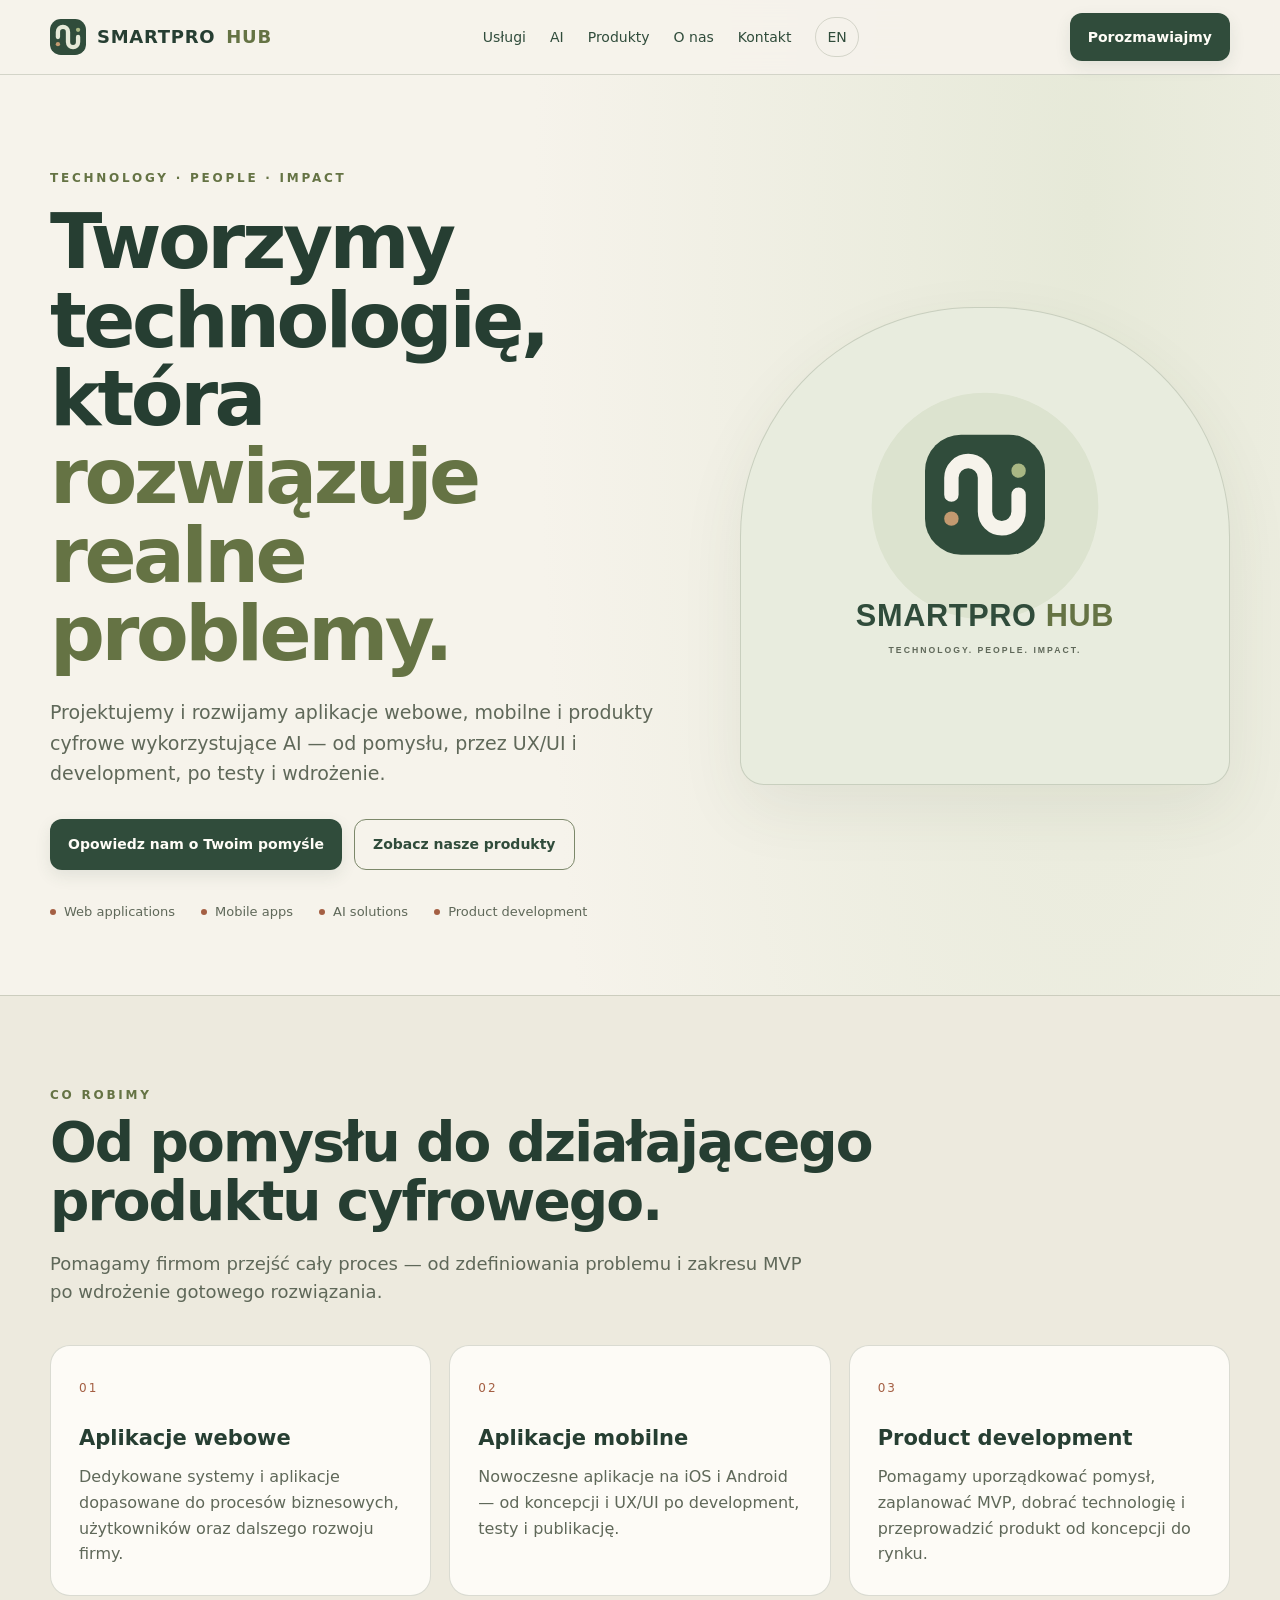
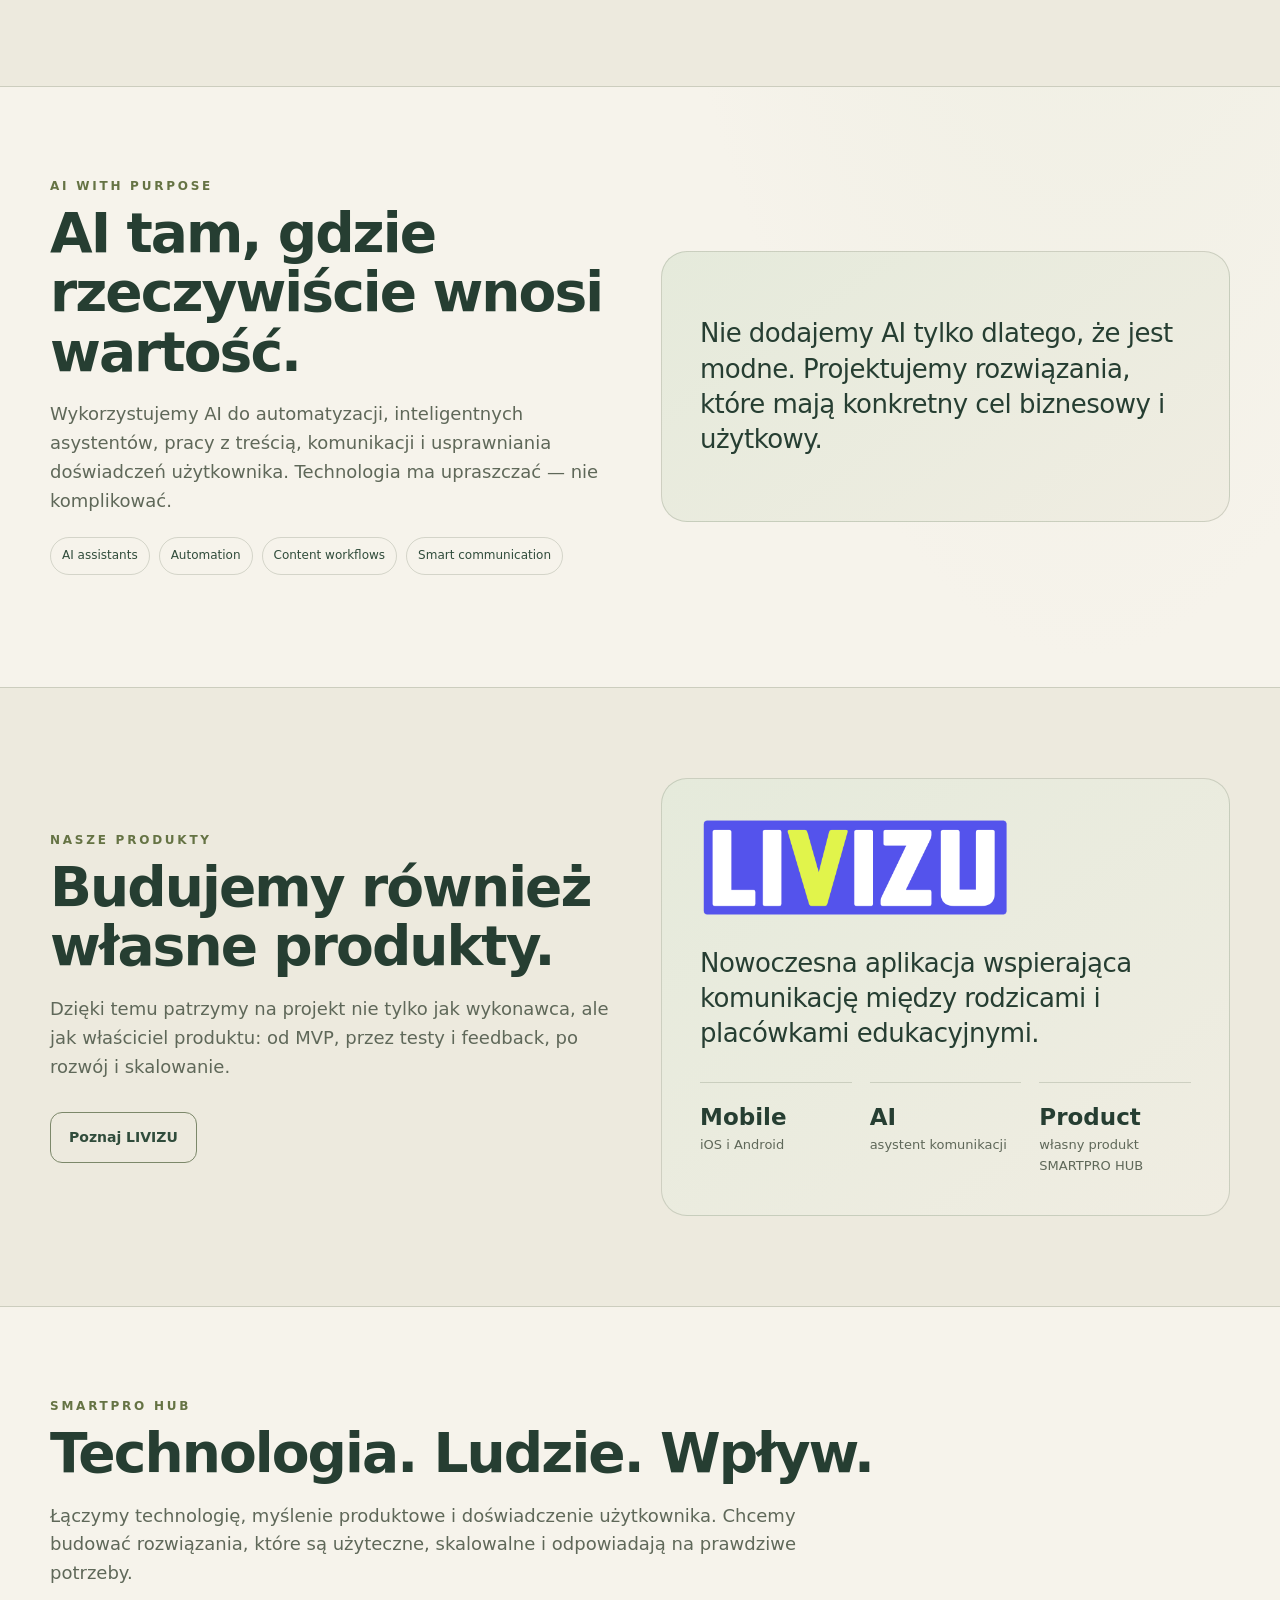
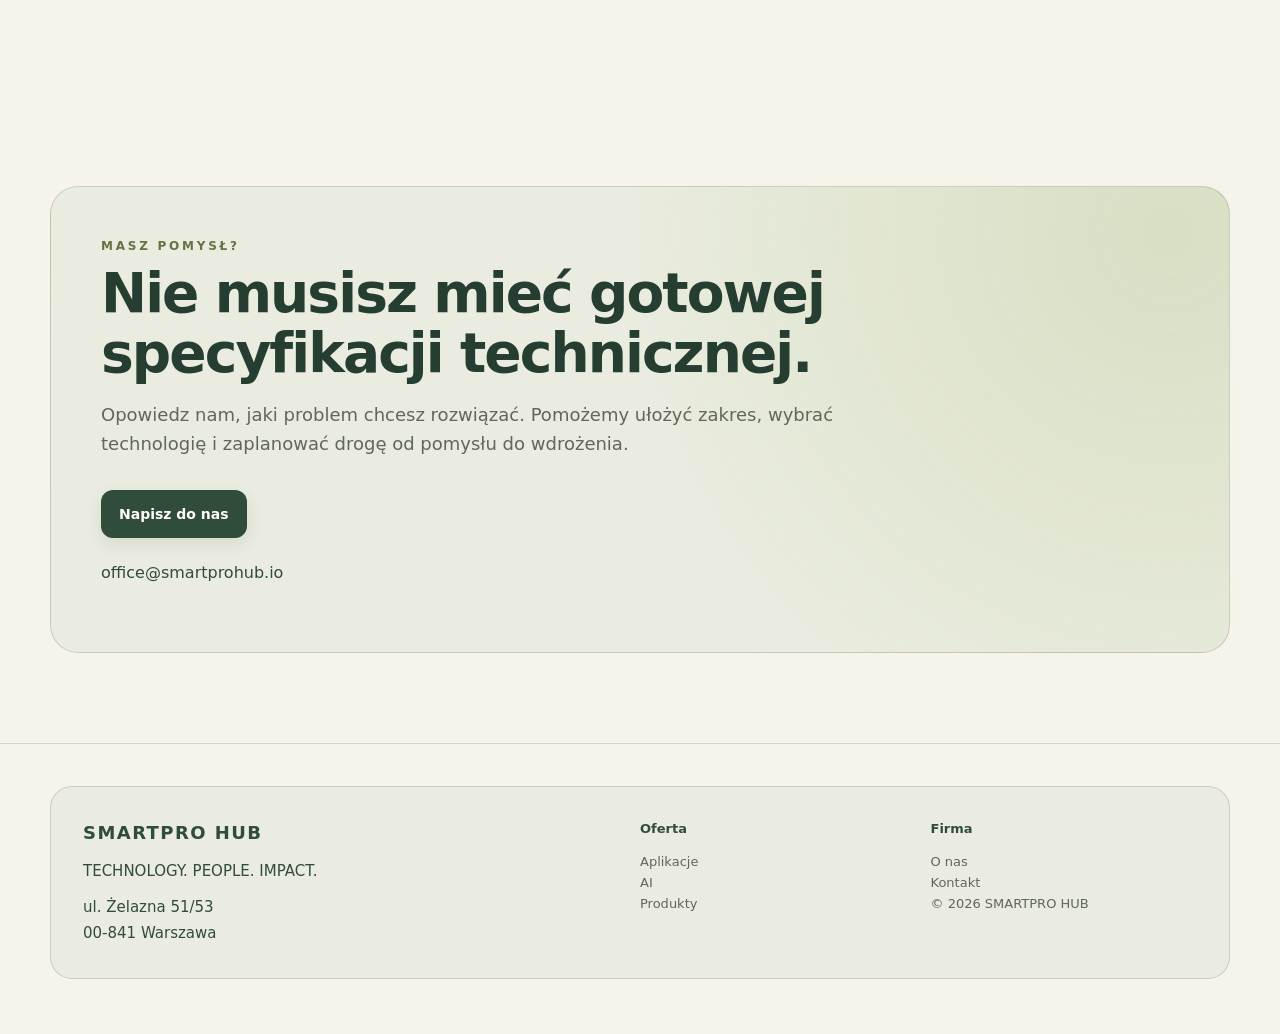
==== index.html @ 2326f6d0 "Refresh branding with earth tones and connected logo" ====
<!doctype html><html lang="pl"><head><meta charset="utf-8"><meta name="viewport" content="width=device-width,initial-scale=1"><title>SMARTPRO HUB | Aplikacje webowe, mobilne i rozwiązania AI</title><meta name="description" content="SMARTPRO HUB projektuje i tworzy aplikacje webowe i mobilne oraz rozwiązania AI dla firm. Od pomysłu i UX/UI po development, testy i wdrożenie."><meta name="robots" content="index,follow,max-image-preview:large"><link rel="canonical" href="https://smartprohub.io/"><link rel="alternate" hreflang="pl" href="https://smartprohub.io/"><link rel="alternate" hreflang="en" href="https://smartprohub.io/en/"><link rel="alternate" hreflang="x-default" href="https://smartprohub.io/"><meta property="og:type" content="website"><meta property="og:title" content="SMARTPRO HUB | Aplikacje webowe, mobilne i rozwiązania AI"><meta property="og:description" content="Tworzymy aplikacje webowe, mobilne i produkty cyfrowe wykorzystujące AI."><meta property="og:url" content="https://smartprohub.io/"><meta property="og:image" content="https://smartprohub.io/assets/smartprohub-logo.svg"><meta name="twitter:card" content="summary_large_image"><meta name="theme-color" content="#304c3b"><link rel="icon" href="/assets/smartprohub-mark.svg" type="image/svg+xml"><link rel="stylesheet" href="/assets/style.css"><script type="application/ld+json">{"@context":"https://schema.org","@type":"Organization","name":"SMARTPRO HUB","url":"https://smartprohub.io/","logo":"https://smartprohub.io/assets/smartprohub-logo.svg","description":"Projektowanie i tworzenie aplikacji webowych, mobilnych oraz rozwiązań AI."}</script></head><body>
<header class="nav"><div class="container navin"><a class="brand" href="/"><img class="brand-icon" src="/assets/smartprohub-mark.svg" alt="" width="36" height="36">SMARTPRO <span>HUB</span></a><nav class="menu"><a href="#uslugi">Usługi</a><a href="#ai">AI</a><a href="#produkty">Produkty</a><a href="#onas">O nas</a><a href="#kontakt">Kontakt</a><a class="lang" href="/en/" hreflang="en">EN</a></nav><a class="navcta" href="#kontakt">Porozmawiajmy</a><a class="mobile lang" href="/en/">EN</a></div></header>
<main><section class="hero"><div class="container hero-grid"><div><div class="eyebrow">TECHNOLOGY · PEOPLE · IMPACT</div><h1>Tworzymy technologię, która <span class="gradient">rozwiązuje realne problemy.</span></h1><p class="lead">Projektujemy i rozwijamy aplikacje webowe, mobilne i produkty cyfrowe wykorzystujące AI — od pomysłu, przez UX/UI i development, po testy i wdrożenie.</p><div class="actions"><a class="btn" href="#kontakt">Opowiedz nam o Twoim pomyśle</a><a class="btn alt" href="#produkty">Zobacz nasze produkty</a></div><div class="trust"><span>Web applications</span><span>Mobile apps</span><span>AI solutions</span><span>Product development</span></div></div><div class="hero-logo"><img src="/assets/smartprohub-logo.svg" alt="SMARTPRO HUB — Technology. People. Impact." width="600" height="600"></div></div></section>
<section id="uslugi" class="section altbg"><div class="container"><div class="eyebrow">Co robimy</div><h2>Od pomysłu do działającego produktu cyfrowego.</h2><p class="section-intro">Pomagamy firmom przejść cały proces — od zdefiniowania problemu i zakresu MVP po wdrożenie gotowego rozwiązania.</p><div class="cards"><article class="card"><span class="num">01</span><h3>Aplikacje webowe</h3><p>Dedykowane systemy i aplikacje dopasowane do procesów biznesowych, użytkowników oraz dalszego rozwoju firmy.</p></article><article class="card"><span class="num">02</span><h3>Aplikacje mobilne</h3><p>Nowoczesne aplikacje na iOS i Android — od koncepcji i UX/UI po development, testy i publikację.</p></article><article class="card"><span class="num">03</span><h3>Product development</h3><p>Pomagamy uporządkować pomysł, zaplanować MVP, dobrać technologię i przeprowadzić produkt od koncepcji do rynku.</p></article></div></div></section>
<section id="ai" class="section"><div class="container two"><div><div class="eyebrow">AI with purpose</div><h2>AI tam, gdzie rzeczywiście wnosi wartość.</h2><p class="section-intro">Wykorzystujemy AI do automatyzacji, inteligentnych asystentów, pracy z treścią, komunikacji i usprawniania doświadczeń użytkownika. Technologia ma upraszczać — nie komplikować.</p><div class="tags"><span class="tag">AI assistants</span><span class="tag">Automation</span><span class="tag">Content workflows</span><span class="tag">Smart communication</span></div></div><div class="productbox"><p class="quote">Nie dodajemy AI tylko dlatego, że jest modne. Projektujemy rozwiązania, które mają konkretny cel biznesowy i użytkowy.</p></div></div></section>
<section id="produkty" class="section altbg"><div class="container two"><div><div class="eyebrow">Nasze produkty</div><h2>Budujemy również własne produkty.</h2><p class="section-intro">Dzięki temu patrzymy na projekt nie tylko jak wykonawca, ale jak właściciel produktu: od MVP, przez testy i feedback, po rozwój i skalowanie.</p><div class="actions"><a class="btn alt" href="https://livizu.pl/" target="_blank" rel="noopener">Poznaj LIVIZU</a></div></div><div class="productbox"><img class="productlogo" src="/assets/livizu-logo.png" alt="LIVIZU"><p class="quote">Nowoczesna aplikacja wspierająca komunikację między rodzicami i placówkami edukacyjnymi.</p><div class="stats"><div class="stat"><b>Mobile</b><span>iOS i Android</span></div><div class="stat"><b>AI</b><span>asystent komunikacji</span></div><div class="stat"><b>Product</b><span>własny produkt SMARTPRO HUB</span></div></div></div></div></section>
<section id="onas" class="section"><div class="container"><div class="eyebrow">SMARTPRO HUB</div><h2>Technologia. Ludzie. Wpływ.</h2><p class="section-intro">Łączymy technologię, myślenie produktowe i doświadczenie użytkownika. Chcemy budować rozwiązania, które są użyteczne, skalowalne i odpowiadają na prawdziwe potrzeby.</p></div></section>
<section id="kontakt" class="section"><div class="container cta"><div class="eyebrow">Masz pomysł?</div><h2>Nie musisz mieć gotowej specyfikacji technicznej.</h2><p class="section-intro">Opowiedz nam, jaki problem chcesz rozwiązać. Pomożemy ułożyć zakres, wybrać technologię i zaplanować drogę od pomysłu do wdrożenia.</p><div class="actions"><a class="btn" href="mailto:office@smartprohub.io?subject=Zapytanie%20o%20projekt">Napisz do nas</a></div><p class="contactline">office@smartprohub.io</p></div></section></main>
<footer class="footer"><div class="container footer-grid"><div class="footer-brand"><strong>SMARTPRO HUB</strong><p>TECHNOLOGY. PEOPLE. IMPACT.</p><address>ul. Żelazna 51/53<br>00-841 Warszawa</address></div><div><strong>Oferta</strong><p><a href="#uslugi">Aplikacje</a><br><a href="#ai">AI</a><br><a href="#produkty">Produkty</a></p></div><div><strong>Firma</strong><p><a href="#onas">O nas</a><br><a href="#kontakt">Kontakt</a><br>© <span data-year></span> SMARTPRO HUB</p></div></div></footer><script src="/assets/app.js"></script></body></html>
---- assets/style.css ----
:root{--bg:#f6f3eb;--bg2:#edeade;--text:#263e32;--muted:#5f6859;--line:rgba(58,76,46,.18);--olive:#657344;--forest:#304c3b;--clay:#a45f43;--card:#fdfbf6;--max:1180px}
*{box-sizing:border-box}html{scroll-behavior:smooth}body{margin:0;font-family:Inter,ui-sans-serif,system-ui,-apple-system,BlinkMacSystemFont,"Segoe UI",sans-serif;background:radial-gradient(ellipse at 85% 5%,#e6e9d8 0,transparent 36%),var(--bg);color:var(--text);line-height:1.6}a{color:inherit;text-decoration:none}img{max-width:100%;display:block}.container{width:min(calc(100% - 40px),var(--max));margin:auto}.nav{position:sticky;top:0;z-index:50;background:rgba(246,243,235,.94);backdrop-filter:blur(15px);border-bottom:1px solid var(--line)}.navin{height:74px;display:flex;align-items:center;justify-content:space-between;gap:24px}.brand{display:flex;align-items:center;gap:11px;font-weight:800;letter-spacing:.04em;font-size:18px;white-space:nowrap}.brand-icon{width:36px;height:36px;flex-shrink:0}.brand span{color:var(--olive)}.menu{display:flex;gap:24px;align-items:center;font-size:14px;color:var(--forest)}.menu a:hover{color:var(--clay)}.lang{border:1px solid var(--line);padding:8px 11px;border-radius:999px}.navcta,.btn{display:inline-flex;align-items:center;justify-content:center;padding:13px 18px;border-radius:12px;font-weight:800;font-size:14px;background:var(--forest);color:#fffdf7;box-shadow:0 6px 16px rgba(48,76,59,.10)}.btn.alt{background:transparent;color:var(--forest);border:1px solid #7c886a;box-shadow:none}.btn:hover,.navcta:hover{background:#445d3c;color:#fffdf7}.btn.alt:hover{background:#e6e9da;color:var(--forest)}.hero{padding:94px 0 72px;min-height:78vh;display:flex;align-items:center}.hero-grid{display:grid;grid-template-columns:1.12fr .88fr;gap:66px;align-items:center}.eyebrow{text-transform:uppercase;letter-spacing:.23em;font-size:12px;color:var(--olive);font-weight:800}.hero h1{font-size:clamp(48px,6vw,78px);line-height:1.02;letter-spacing:-.045em;margin:15px 0 24px;max-width:850px}.gradient{color:var(--olive)}.lead{font-size:19px;color:var(--muted);max-width:720px}.actions{display:flex;gap:12px;margin-top:31px;flex-wrap:wrap}.hero-logo{border:1px solid var(--line);background:#e8ecde;border-radius:28px;padding:24px;box-shadow:0 24px 65px rgba(63,77,46,.08)}.hero-logo img{border-radius:19px}.trust{display:flex;gap:26px;flex-wrap:wrap;margin-top:32px;color:var(--muted);font-size:13px}.section{padding:90px 0}.section.altbg{background:var(--bg2);border-top:1px solid var(--line);border-bottom:1px solid var(--line)}.section h2{font-size:clamp(34px,4.3vw,56px);line-height:1.08;letter-spacing:-.035em;margin:8px 0 17px;max-width:900px}.section-intro{color:var(--muted);max-width:760px;font-size:18px}.cards{display:grid;grid-template-columns:repeat(3,1fr);gap:18px;margin-top:38px}.card{background:var(--card);border:1px solid var(--line);border-radius:20px;padding:28px;min-height:230px;transition:.25s}.card:hover{transform:translateY(-4px);border-color:#87946d}.num{font-size:12px;letter-spacing:.17em;color:var(--clay)}.card h3{font-size:21px;margin:22px 0 9px}.card p{color:var(--muted);margin:0}.two{display:grid;grid-template-columns:1fr 1fr;gap:42px;align-items:center}.productbox{background:linear-gradient(145deg,#e5eadb,#f0ede2);border:1px solid var(--line);border-radius:26px;padding:38px}.productlogo{width:310px;max-width:80%;margin-bottom:28px}.tags{display:flex;flex-wrap:wrap;gap:9px;margin:22px 0}.tag{padding:8px 11px;border-radius:999px;border:1px solid var(--line);font-size:12px;color:var(--forest)}.quote{font-size:26px;line-height:1.35;letter-spacing:-.02em}.stats{display:grid;grid-template-columns:repeat(3,1fr);gap:18px;margin-top:30px}.stat{border-top:1px solid var(--line);padding-top:16px}.stat b{font-size:23px}.stat span{display:block;color:var(--muted);font-size:13px}.cta{padding:50px;border:1px solid var(--line);border-radius:28px;background:radial-gradient(circle at 95% 10%,#d8dfc4,transparent 45%),#e9ecde}.contactline{margin-top:22px;color:var(--forest)}.contactline a{border-bottom:1px solid var(--line)}.footer{padding:42px 0 55px;color:var(--muted);font-size:13px;border-top:1px solid var(--line)}.footer-grid{display:grid;grid-template-columns:2fr 1fr 1fr;gap:24px}.footer strong{color:var(--forest)}.mobile{display:none}@media(max-width:900px){.menu{display:none}.mobile{display:inline}.hero{padding-top:65px}.hero-grid,.two{grid-template-columns:1fr}.hero-logo{max-width:650px}.cards{grid-template-columns:1fr}.stats{grid-template-columns:1fr}.footer-grid{grid-template-columns:1fr}.section{padding:68px 0}.cta{padding:32px}.brand{font-size:16px}}@media(max-width:540px){.container{width:min(calc(100% - 28px),var(--max))}.hero h1{font-size:44px}.navcta{display:none}.hero-logo{padding:10px}.section h2{font-size:36px}}
.hero-logo img{width:100%;max-width:460px;height:auto;aspect-ratio:2/1;object-fit:contain;margin-inline:auto}
.footer-grid{padding:32px;border:1px solid var(--line);border-radius:22px;background:#e9ecdf;box-shadow:none}.footer-brand{font-size:15px;color:var(--forest)}.footer-brand strong{font-size:18px;letter-spacing:.08em}.footer-brand address{font-style:normal;font-size:15px;line-height:1.7;color:var(--forest)}.footer-brand p{margin:12px 0}
@media(max-width:900px){.hero-logo{order:-1;margin-inline:0}.hero-logo img{margin-inline:0}}

/* Warm, human-scale details and accessible navigation. */
::selection{background:#d7dfc3;color:#263e32}a:focus-visible{outline:3px solid var(--clay);outline-offset:5px}section[id]{scroll-margin-top:96px}.trust span{display:flex;align-items:center;gap:8px}.trust span::before{content:"";width:6px;height:6px;border-radius:50%;background:#a45f43}.hero-logo{padding:38px 20px;border-radius:48% 48% 24px 24px}.hero-logo img{aspect-ratio:1/1;max-width:400px}.hero h1{font-weight:650}.card h3{font-weight:650}@media(prefers-reduced-motion:reduce){html{scroll-behavior:auto}.card{transition:none}.card:hover{transform:none}}
@media(max-width:900px){.hero-logo{width:min(100%,360px);padding:10px 18px;margin-inline:auto}.hero-logo img{max-width:300px}.hero-grid{gap:36px}.hero{padding-top:36px}}
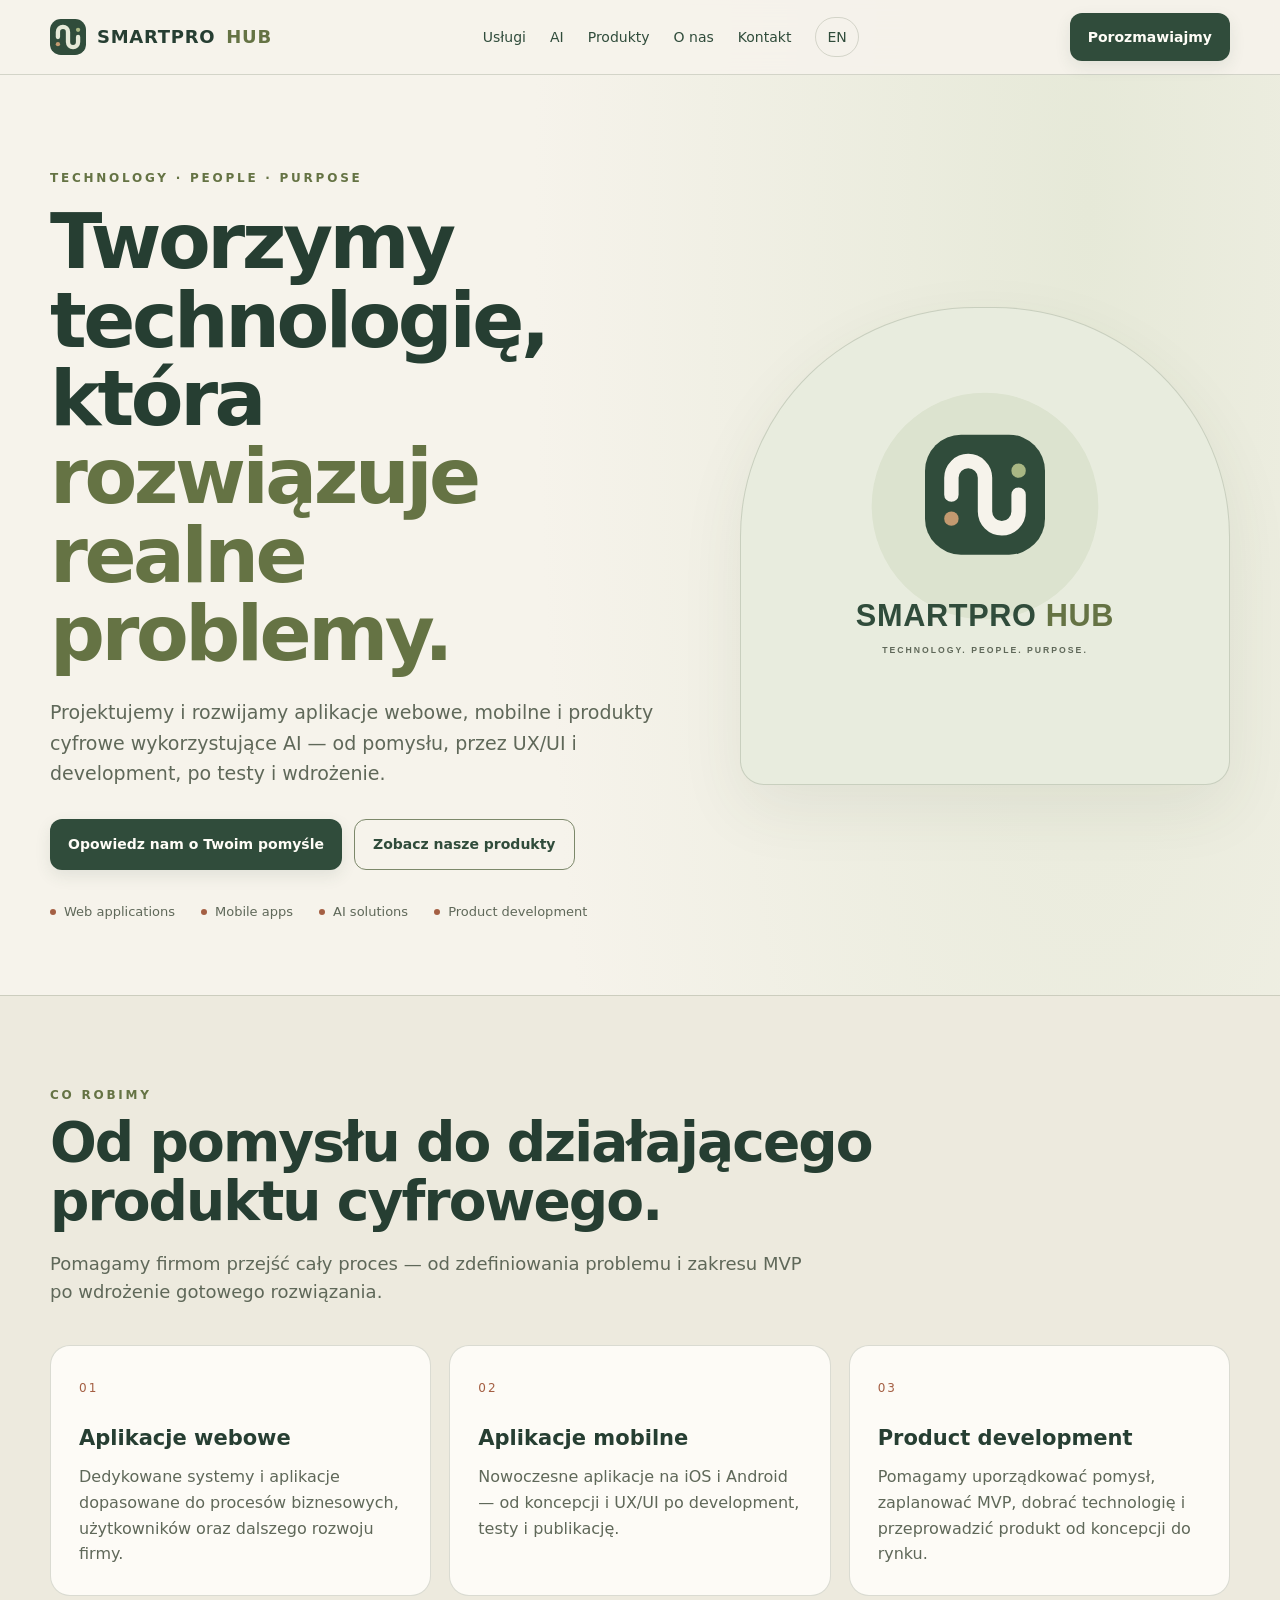
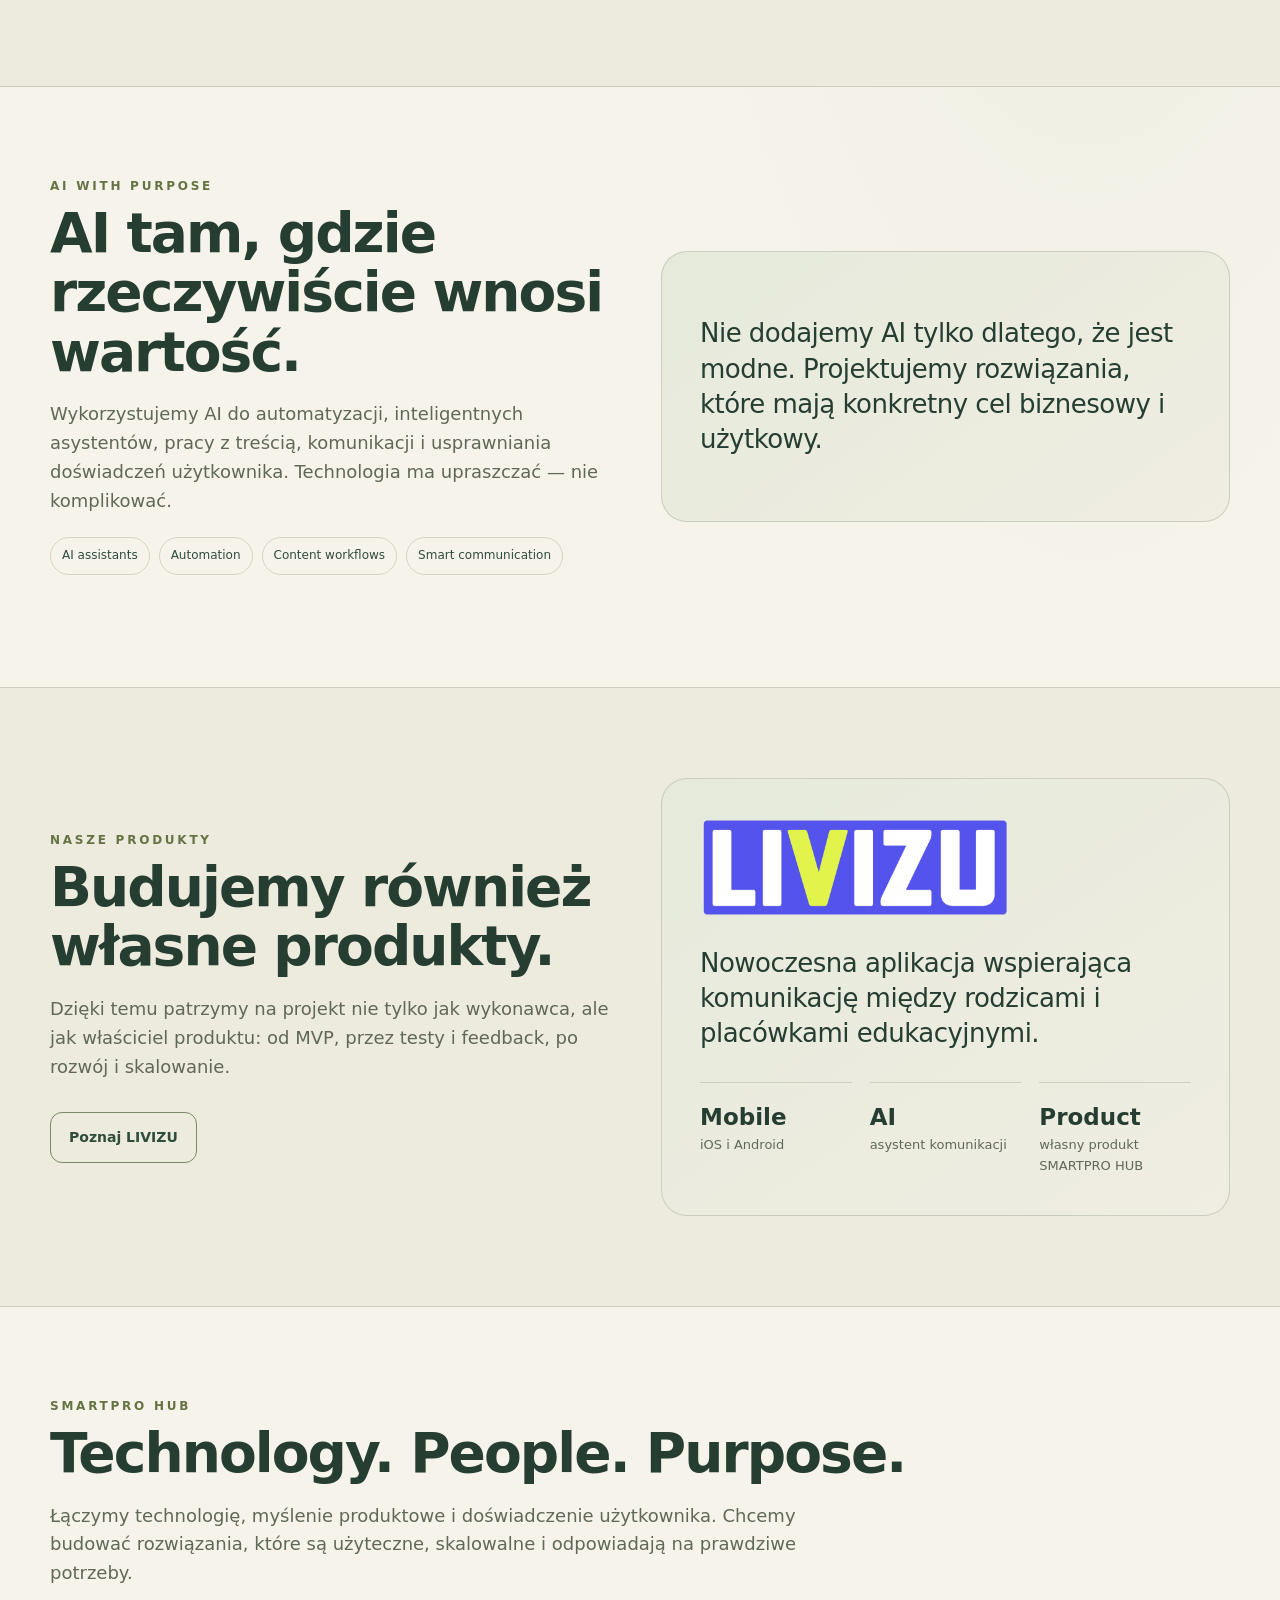
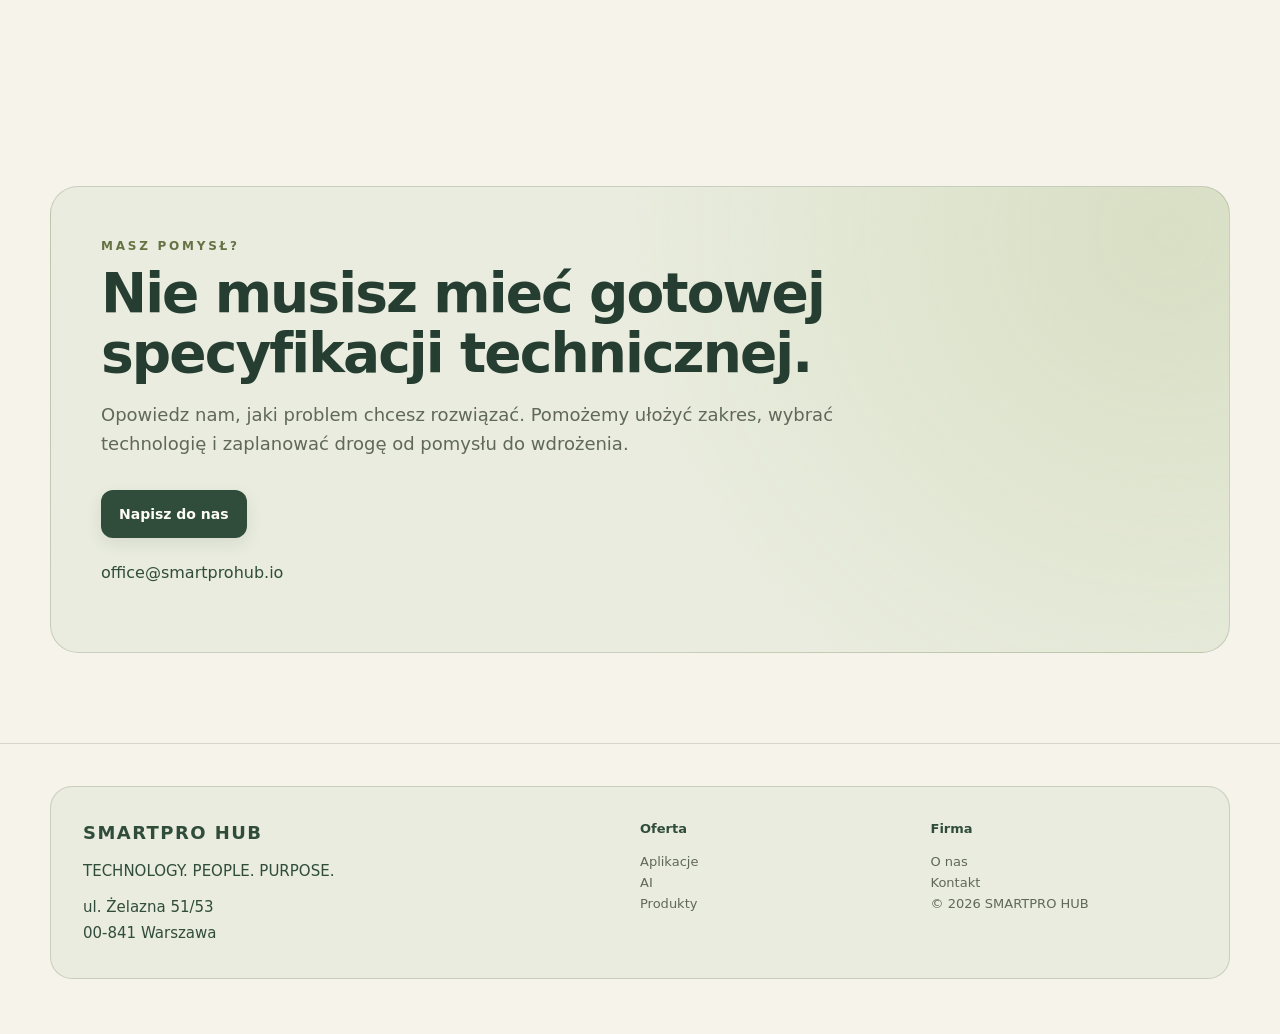
==== commit 0b1ea734: "Replace Impact with Purpose in brand slogan" ====
--- a/index.html
+++ b/index.html
@@ -1,9 +1,9 @@
 <!doctype html><html lang="pl"><head><meta charset="utf-8"><meta name="viewport" content="width=device-width,initial-scale=1"><title>SMARTPRO HUB | Aplikacje webowe, mobilne i rozwiązania AI</title><meta name="description" content="SMARTPRO HUB projektuje i tworzy aplikacje webowe i mobilne oraz rozwiązania AI dla firm. Od pomysłu i UX/UI po development, testy i wdrożenie."><meta name="robots" content="index,follow,max-image-preview:large"><link rel="canonical" href="https://smartprohub.io/"><link rel="alternate" hreflang="pl" href="https://smartprohub.io/"><link rel="alternate" hreflang="en" href="https://smartprohub.io/en/"><link rel="alternate" hreflang="x-default" href="https://smartprohub.io/"><meta property="og:type" content="website"><meta property="og:title" content="SMARTPRO HUB | Aplikacje webowe, mobilne i rozwiązania AI"><meta property="og:description" content="Tworzymy aplikacje webowe, mobilne i produkty cyfrowe wykorzystujące AI."><meta property="og:url" content="https://smartprohub.io/"><meta property="og:image" content="https://smartprohub.io/assets/smartprohub-logo.svg"><meta name="twitter:card" content="summary_large_image"><meta name="theme-color" content="#304c3b"><link rel="icon" href="/assets/smartprohub-mark.svg" type="image/svg+xml"><link rel="stylesheet" href="/assets/style.css"><script type="application/ld+json">{"@context":"https://schema.org","@type":"Organization","name":"SMARTPRO HUB","url":"https://smartprohub.io/","logo":"https://smartprohub.io/assets/smartprohub-logo.svg","description":"Projektowanie i tworzenie aplikacji webowych, mobilnych oraz rozwiązań AI."}</script></head><body>
 <header class="nav"><div class="container navin"><a class="brand" href="/"><img class="brand-icon" src="/assets/smartprohub-mark.svg" alt="" width="36" height="36">SMARTPRO <span>HUB</span></a><nav class="menu"><a href="#uslugi">Usługi</a><a href="#ai">AI</a><a href="#produkty">Produkty</a><a href="#onas">O nas</a><a href="#kontakt">Kontakt</a><a class="lang" href="/en/" hreflang="en">EN</a></nav><a class="navcta" href="#kontakt">Porozmawiajmy</a><a class="mobile lang" href="/en/">EN</a></div></header>
-<main><section class="hero"><div class="container hero-grid"><div><div class="eyebrow">TECHNOLOGY · PEOPLE · IMPACT</div><h1>Tworzymy technologię, która <span class="gradient">rozwiązuje realne problemy.</span></h1><p class="lead">Projektujemy i rozwijamy aplikacje webowe, mobilne i produkty cyfrowe wykorzystujące AI — od pomysłu, przez UX/UI i development, po testy i wdrożenie.</p><div class="actions"><a class="btn" href="#kontakt">Opowiedz nam o Twoim pomyśle</a><a class="btn alt" href="#produkty">Zobacz nasze produkty</a></div><div class="trust"><span>Web applications</span><span>Mobile apps</span><span>AI solutions</span><span>Product development</span></div></div><div class="hero-logo"><img src="/assets/smartprohub-logo.svg" alt="SMARTPRO HUB — Technology. People. Impact." width="600" height="600"></div></div></section>
+<main><section class="hero"><div class="container hero-grid"><div><div class="eyebrow">TECHNOLOGY · PEOPLE · PURPOSE</div><h1>Tworzymy technologię, która <span class="gradient">rozwiązuje realne problemy.</span></h1><p class="lead">Projektujemy i rozwijamy aplikacje webowe, mobilne i produkty cyfrowe wykorzystujące AI — od pomysłu, przez UX/UI i development, po testy i wdrożenie.</p><div class="actions"><a class="btn" href="#kontakt">Opowiedz nam o Twoim pomyśle</a><a class="btn alt" href="#produkty">Zobacz nasze produkty</a></div><div class="trust"><span>Web applications</span><span>Mobile apps</span><span>AI solutions</span><span>Product development</span></div></div><div class="hero-logo"><img src="/assets/smartprohub-logo.svg" alt="SMARTPRO HUB — Technology. People. Purpose." width="600" height="600"></div></div></section>
 <section id="uslugi" class="section altbg"><div class="container"><div class="eyebrow">Co robimy</div><h2>Od pomysłu do działającego produktu cyfrowego.</h2><p class="section-intro">Pomagamy firmom przejść cały proces — od zdefiniowania problemu i zakresu MVP po wdrożenie gotowego rozwiązania.</p><div class="cards"><article class="card"><span class="num">01</span><h3>Aplikacje webowe</h3><p>Dedykowane systemy i aplikacje dopasowane do procesów biznesowych, użytkowników oraz dalszego rozwoju firmy.</p></article><article class="card"><span class="num">02</span><h3>Aplikacje mobilne</h3><p>Nowoczesne aplikacje na iOS i Android — od koncepcji i UX/UI po development, testy i publikację.</p></article><article class="card"><span class="num">03</span><h3>Product development</h3><p>Pomagamy uporządkować pomysł, zaplanować MVP, dobrać technologię i przeprowadzić produkt od koncepcji do rynku.</p></article></div></div></section>
 <section id="ai" class="section"><div class="container two"><div><div class="eyebrow">AI with purpose</div><h2>AI tam, gdzie rzeczywiście wnosi wartość.</h2><p class="section-intro">Wykorzystujemy AI do automatyzacji, inteligentnych asystentów, pracy z treścią, komunikacji i usprawniania doświadczeń użytkownika. Technologia ma upraszczać — nie komplikować.</p><div class="tags"><span class="tag">AI assistants</span><span class="tag">Automation</span><span class="tag">Content workflows</span><span class="tag">Smart communication</span></div></div><div class="productbox"><p class="quote">Nie dodajemy AI tylko dlatego, że jest modne. Projektujemy rozwiązania, które mają konkretny cel biznesowy i użytkowy.</p></div></div></section>
 <section id="produkty" class="section altbg"><div class="container two"><div><div class="eyebrow">Nasze produkty</div><h2>Budujemy również własne produkty.</h2><p class="section-intro">Dzięki temu patrzymy na projekt nie tylko jak wykonawca, ale jak właściciel produktu: od MVP, przez testy i feedback, po rozwój i skalowanie.</p><div class="actions"><a class="btn alt" href="https://livizu.pl/" target="_blank" rel="noopener">Poznaj LIVIZU</a></div></div><div class="productbox"><img class="productlogo" src="/assets/livizu-logo.png" alt="LIVIZU"><p class="quote">Nowoczesna aplikacja wspierająca komunikację między rodzicami i placówkami edukacyjnymi.</p><div class="stats"><div class="stat"><b>Mobile</b><span>iOS i Android</span></div><div class="stat"><b>AI</b><span>asystent komunikacji</span></div><div class="stat"><b>Product</b><span>własny produkt SMARTPRO HUB</span></div></div></div></div></section>
-<section id="onas" class="section"><div class="container"><div class="eyebrow">SMARTPRO HUB</div><h2>Technologia. Ludzie. Wpływ.</h2><p class="section-intro">Łączymy technologię, myślenie produktowe i doświadczenie użytkownika. Chcemy budować rozwiązania, które są użyteczne, skalowalne i odpowiadają na prawdziwe potrzeby.</p></div></section>
+<section id="onas" class="section"><div class="container"><div class="eyebrow">SMARTPRO HUB</div><h2>Technology. People. Purpose.</h2><p class="section-intro">Łączymy technologię, myślenie produktowe i doświadczenie użytkownika. Chcemy budować rozwiązania, które są użyteczne, skalowalne i odpowiadają na prawdziwe potrzeby.</p></div></section>
 <section id="kontakt" class="section"><div class="container cta"><div class="eyebrow">Masz pomysł?</div><h2>Nie musisz mieć gotowej specyfikacji technicznej.</h2><p class="section-intro">Opowiedz nam, jaki problem chcesz rozwiązać. Pomożemy ułożyć zakres, wybrać technologię i zaplanować drogę od pomysłu do wdrożenia.</p><div class="actions"><a class="btn" href="mailto:office@smartprohub.io?subject=Zapytanie%20o%20projekt">Napisz do nas</a></div><p class="contactline">office@smartprohub.io</p></div></section></main>
-<footer class="footer"><div class="container footer-grid"><div class="footer-brand"><strong>SMARTPRO HUB</strong><p>TECHNOLOGY. PEOPLE. IMPACT.</p><address>ul. Żelazna 51/53<br>00-841 Warszawa</address></div><div><strong>Oferta</strong><p><a href="#uslugi">Aplikacje</a><br><a href="#ai">AI</a><br><a href="#produkty">Produkty</a></p></div><div><strong>Firma</strong><p><a href="#onas">O nas</a><br><a href="#kontakt">Kontakt</a><br>© <span data-year></span> SMARTPRO HUB</p></div></div></footer><script src="/assets/app.js"></script></body></html>
+<footer class="footer"><div class="container footer-grid"><div class="footer-brand"><strong>SMARTPRO HUB</strong><p>TECHNOLOGY. PEOPLE. PURPOSE.</p><address>ul. Żelazna 51/53<br>00-841 Warszawa</address></div><div><strong>Oferta</strong><p><a href="#uslugi">Aplikacje</a><br><a href="#ai">AI</a><br><a href="#produkty">Produkty</a></p></div><div><strong>Firma</strong><p><a href="#onas">O nas</a><br><a href="#kontakt">Kontakt</a><br>© <span data-year></span> SMARTPRO HUB</p></div></div></footer><script src="/assets/app.js"></script></body></html>
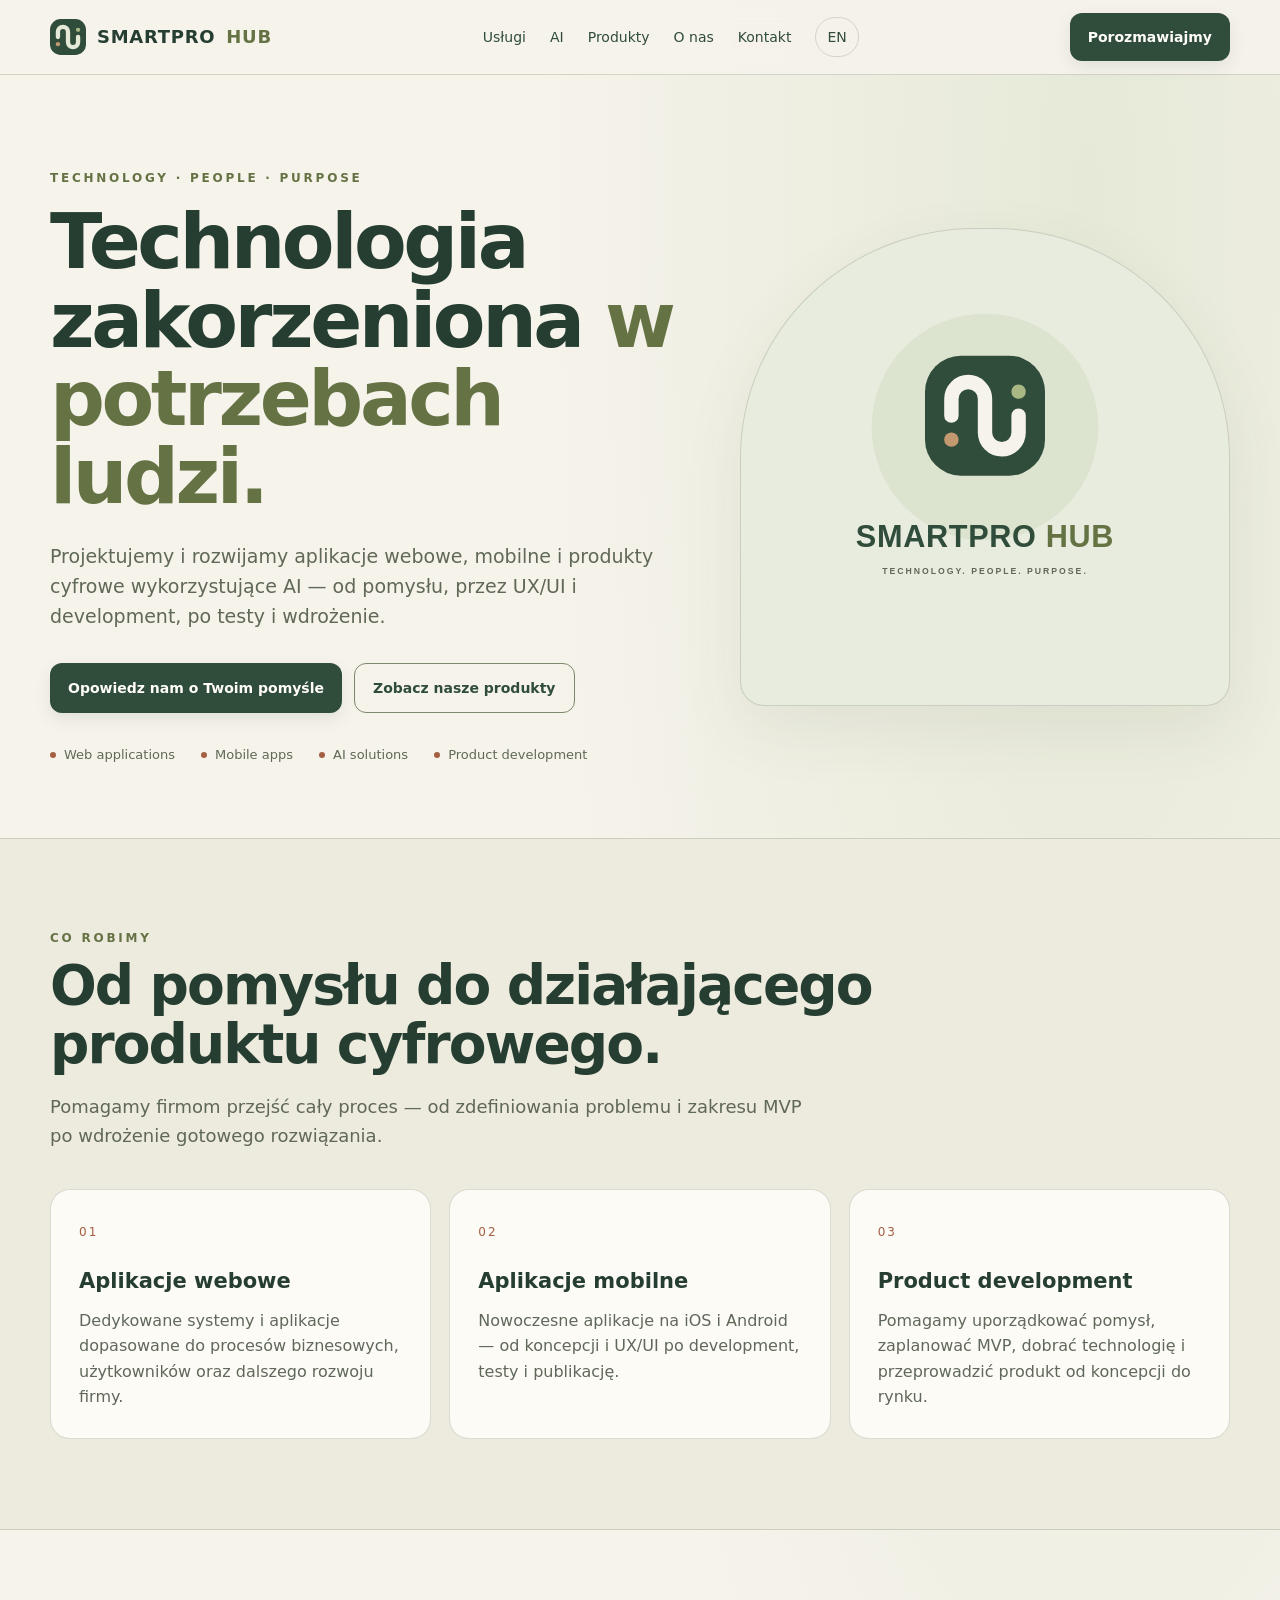
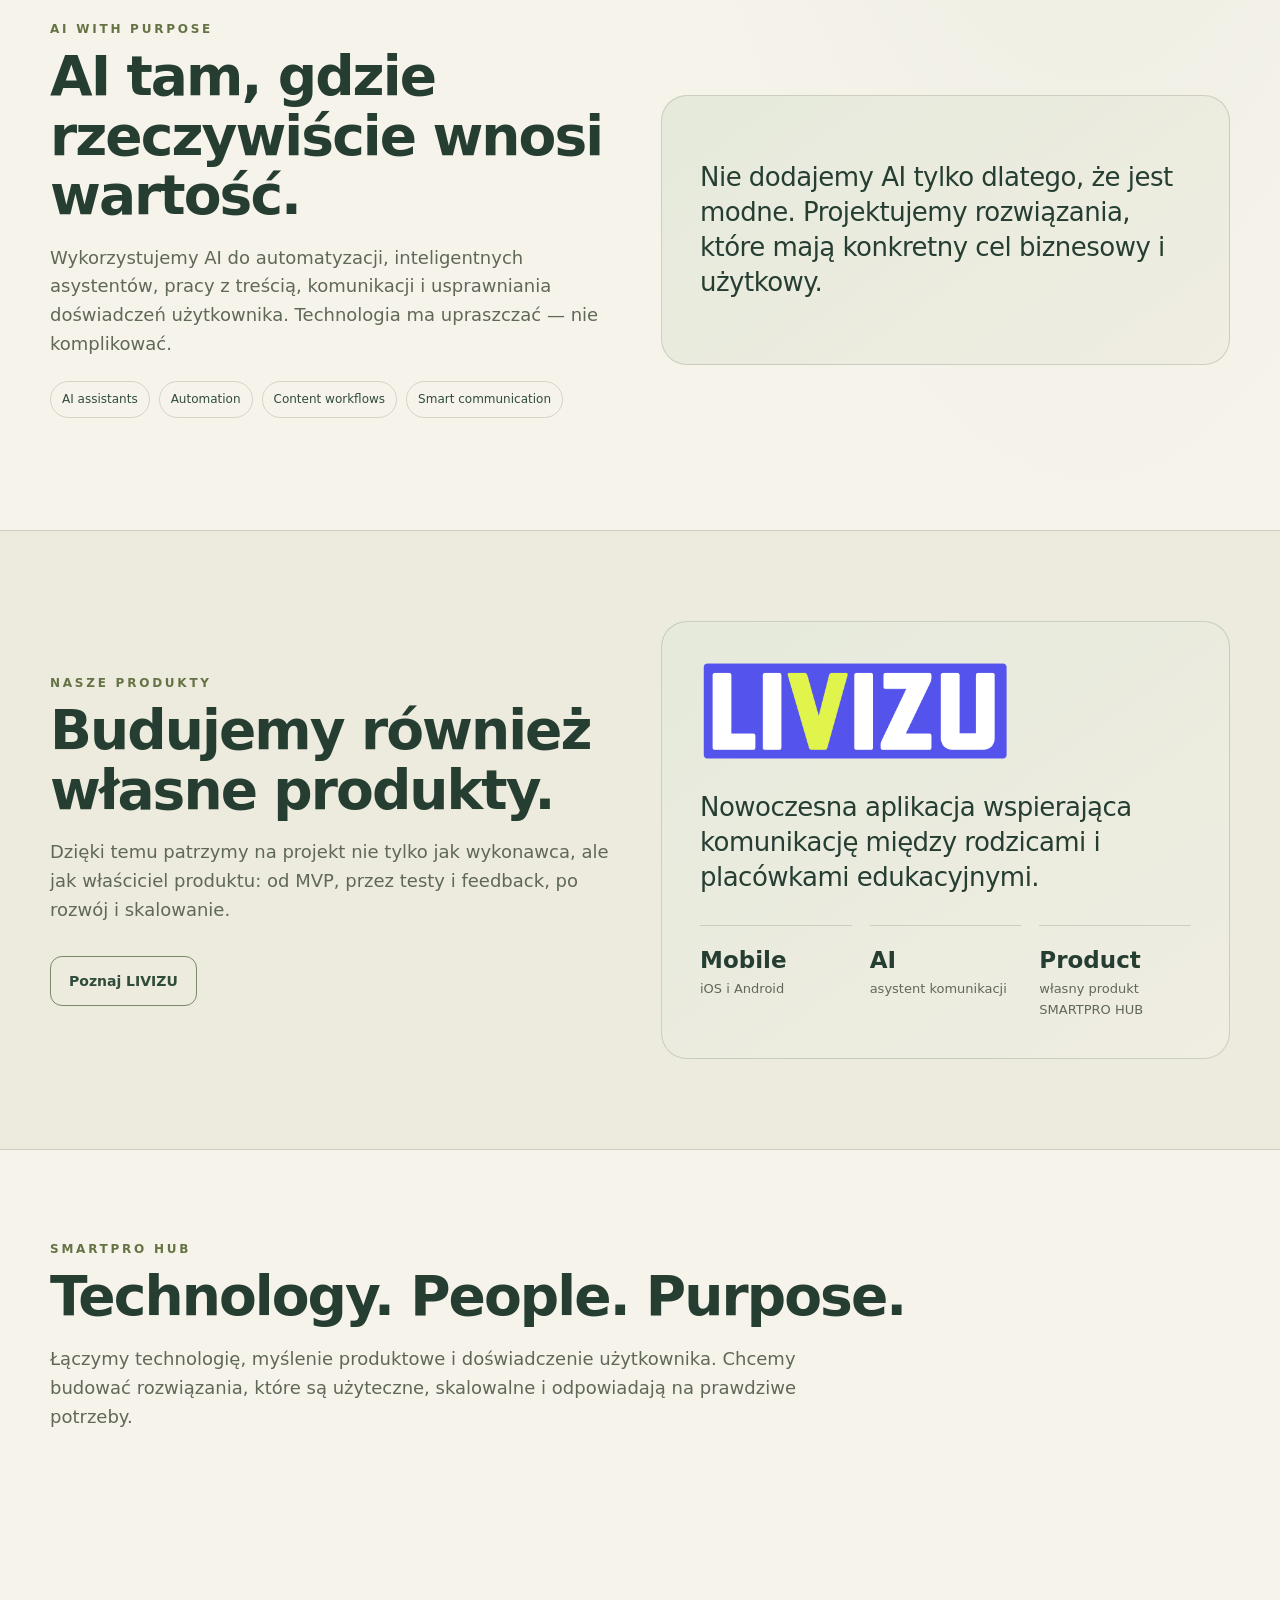
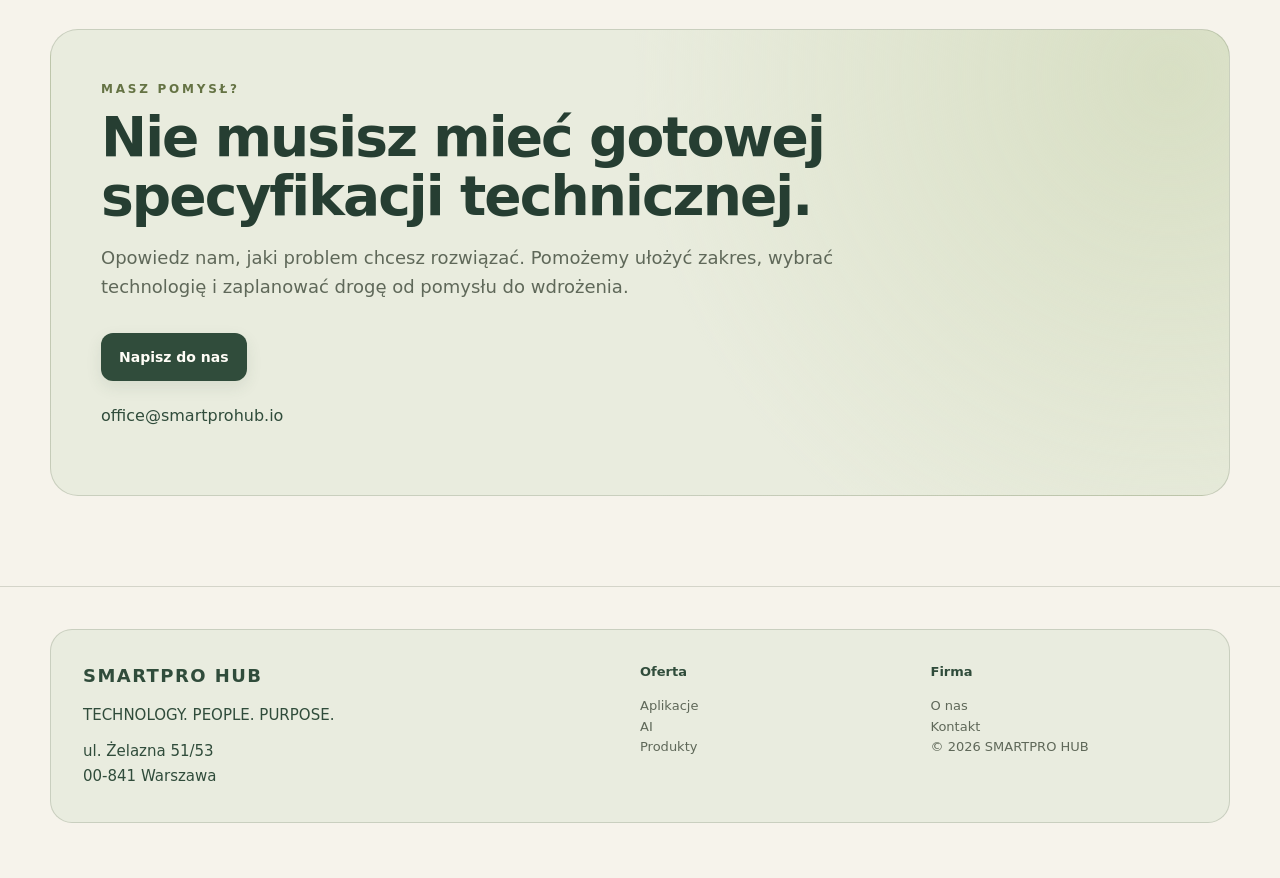
==== commit 4fdb446e: "Update Polish homepage headline to people-rooted technology" ====
--- a/index.html
+++ b/index.html
@@ -1,6 +1,6 @@
-<!doctype html><html lang="pl"><head><meta charset="utf-8"><meta name="viewport" content="width=device-width,initial-scale=1"><title>SMARTPRO HUB | Aplikacje webowe, mobilne i rozwiązania AI</title><meta name="description" content="SMARTPRO HUB projektuje i tworzy aplikacje webowe i mobilne oraz rozwiązania AI dla firm. Od pomysłu i UX/UI po development, testy i wdrożenie."><meta name="robots" content="index,follow,max-image-preview:large"><link rel="canonical" href="https://smartprohub.io/"><link rel="alternate" hreflang="pl" href="https://smartprohub.io/"><link rel="alternate" hreflang="en" href="https://smartprohub.io/en/"><link rel="alternate" hreflang="x-default" href="https://smartprohub.io/"><meta property="og:type" content="website"><meta property="og:title" content="SMARTPRO HUB | Aplikacje webowe, mobilne i rozwiązania AI"><meta property="og:description" content="Tworzymy aplikacje webowe, mobilne i produkty cyfrowe wykorzystujące AI."><meta property="og:url" content="https://smartprohub.io/"><meta property="og:image" content="https://smartprohub.io/assets/smartprohub-logo.svg"><meta name="twitter:card" content="summary_large_image"><meta name="theme-color" content="#304c3b"><link rel="icon" href="/assets/smartprohub-mark.svg" type="image/svg+xml"><link rel="stylesheet" href="/assets/style.css"><script type="application/ld+json">{"@context":"https://schema.org","@type":"Organization","name":"SMARTPRO HUB","url":"https://smartprohub.io/","logo":"https://smartprohub.io/assets/smartprohub-logo.svg","description":"Projektowanie i tworzenie aplikacji webowych, mobilnych oraz rozwiązań AI."}</script></head><body>
+<!doctype html><html lang="pl"><head><meta charset="utf-8"><meta name="viewport" content="width=device-width,initial-scale=1"><title>SMARTPRO HUB | Aplikacje mobilne i webowe — Technologia zakorzeniona w potrzebach ludzi</title><meta name="description" content="SMARTPRO HUB projektuje i tworzy aplikacje webowe i mobilne oraz rozwiązania AI dla firm. Od pomysłu i UX/UI po development, testy i wdrożenie."><meta name="robots" content="index,follow,max-image-preview:large"><link rel="canonical" href="https://smartprohub.io/"><link rel="alternate" hreflang="pl" href="https://smartprohub.io/"><link rel="alternate" hreflang="en" href="https://smartprohub.io/en/"><link rel="alternate" hreflang="x-default" href="https://smartprohub.io/"><meta property="og:type" content="website"><meta property="og:title" content="SMARTPRO HUB | Aplikacje mobilne i webowe — Technologia zakorzeniona w potrzebach ludzi"><meta property="og:description" content="Tworzymy aplikacje webowe, mobilne i produkty cyfrowe wykorzystujące AI."><meta property="og:url" content="https://smartprohub.io/"><meta property="og:image" content="https://smartprohub.io/assets/smartprohub-logo.svg"><meta name="twitter:card" content="summary_large_image"><meta name="theme-color" content="#304c3b"><link rel="icon" href="/assets/smartprohub-mark.svg" type="image/svg+xml"><link rel="stylesheet" href="/assets/style.css"><script type="application/ld+json">{"@context":"https://schema.org","@type":"Organization","name":"SMARTPRO HUB","url":"https://smartprohub.io/","logo":"https://smartprohub.io/assets/smartprohub-logo.svg","description":"Projektowanie i tworzenie aplikacji webowych, mobilnych oraz rozwiązań AI."}</script></head><body>
 <header class="nav"><div class="container navin"><a class="brand" href="/"><img class="brand-icon" src="/assets/smartprohub-mark.svg" alt="" width="36" height="36">SMARTPRO <span>HUB</span></a><nav class="menu"><a href="#uslugi">Usługi</a><a href="#ai">AI</a><a href="#produkty">Produkty</a><a href="#onas">O nas</a><a href="#kontakt">Kontakt</a><a class="lang" href="/en/" hreflang="en">EN</a></nav><a class="navcta" href="#kontakt">Porozmawiajmy</a><a class="mobile lang" href="/en/">EN</a></div></header>
-<main><section class="hero"><div class="container hero-grid"><div><div class="eyebrow">TECHNOLOGY · PEOPLE · PURPOSE</div><h1>Tworzymy technologię, która <span class="gradient">rozwiązuje realne problemy.</span></h1><p class="lead">Projektujemy i rozwijamy aplikacje webowe, mobilne i produkty cyfrowe wykorzystujące AI — od pomysłu, przez UX/UI i development, po testy i wdrożenie.</p><div class="actions"><a class="btn" href="#kontakt">Opowiedz nam o Twoim pomyśle</a><a class="btn alt" href="#produkty">Zobacz nasze produkty</a></div><div class="trust"><span>Web applications</span><span>Mobile apps</span><span>AI solutions</span><span>Product development</span></div></div><div class="hero-logo"><img src="/assets/smartprohub-logo.svg" alt="SMARTPRO HUB — Technology. People. Purpose." width="600" height="600"></div></div></section>
+<main><section class="hero"><div class="container hero-grid"><div><div class="eyebrow">TECHNOLOGY · PEOPLE · PURPOSE</div><h1>Technologia zakorzeniona <span class="gradient">w potrzebach ludzi.</span></h1><p class="lead">Projektujemy i rozwijamy aplikacje webowe, mobilne i produkty cyfrowe wykorzystujące AI — od pomysłu, przez UX/UI i development, po testy i wdrożenie.</p><div class="actions"><a class="btn" href="#kontakt">Opowiedz nam o Twoim pomyśle</a><a class="btn alt" href="#produkty">Zobacz nasze produkty</a></div><div class="trust"><span>Web applications</span><span>Mobile apps</span><span>AI solutions</span><span>Product development</span></div></div><div class="hero-logo"><img src="/assets/smartprohub-logo.svg" alt="SMARTPRO HUB — Technology. People. Purpose." width="600" height="600"></div></div></section>
 <section id="uslugi" class="section altbg"><div class="container"><div class="eyebrow">Co robimy</div><h2>Od pomysłu do działającego produktu cyfrowego.</h2><p class="section-intro">Pomagamy firmom przejść cały proces — od zdefiniowania problemu i zakresu MVP po wdrożenie gotowego rozwiązania.</p><div class="cards"><article class="card"><span class="num">01</span><h3>Aplikacje webowe</h3><p>Dedykowane systemy i aplikacje dopasowane do procesów biznesowych, użytkowników oraz dalszego rozwoju firmy.</p></article><article class="card"><span class="num">02</span><h3>Aplikacje mobilne</h3><p>Nowoczesne aplikacje na iOS i Android — od koncepcji i UX/UI po development, testy i publikację.</p></article><article class="card"><span class="num">03</span><h3>Product development</h3><p>Pomagamy uporządkować pomysł, zaplanować MVP, dobrać technologię i przeprowadzić produkt od koncepcji do rynku.</p></article></div></div></section>
 <section id="ai" class="section"><div class="container two"><div><div class="eyebrow">AI with purpose</div><h2>AI tam, gdzie rzeczywiście wnosi wartość.</h2><p class="section-intro">Wykorzystujemy AI do automatyzacji, inteligentnych asystentów, pracy z treścią, komunikacji i usprawniania doświadczeń użytkownika. Technologia ma upraszczać — nie komplikować.</p><div class="tags"><span class="tag">AI assistants</span><span class="tag">Automation</span><span class="tag">Content workflows</span><span class="tag">Smart communication</span></div></div><div class="productbox"><p class="quote">Nie dodajemy AI tylko dlatego, że jest modne. Projektujemy rozwiązania, które mają konkretny cel biznesowy i użytkowy.</p></div></div></section>
 <section id="produkty" class="section altbg"><div class="container two"><div><div class="eyebrow">Nasze produkty</div><h2>Budujemy również własne produkty.</h2><p class="section-intro">Dzięki temu patrzymy na projekt nie tylko jak wykonawca, ale jak właściciel produktu: od MVP, przez testy i feedback, po rozwój i skalowanie.</p><div class="actions"><a class="btn alt" href="https://livizu.pl/" target="_blank" rel="noopener">Poznaj LIVIZU</a></div></div><div class="productbox"><img class="productlogo" src="/assets/livizu-logo.png" alt="LIVIZU"><p class="quote">Nowoczesna aplikacja wspierająca komunikację między rodzicami i placówkami edukacyjnymi.</p><div class="stats"><div class="stat"><b>Mobile</b><span>iOS i Android</span></div><div class="stat"><b>AI</b><span>asystent komunikacji</span></div><div class="stat"><b>Product</b><span>własny produkt SMARTPRO HUB</span></div></div></div></div></section>
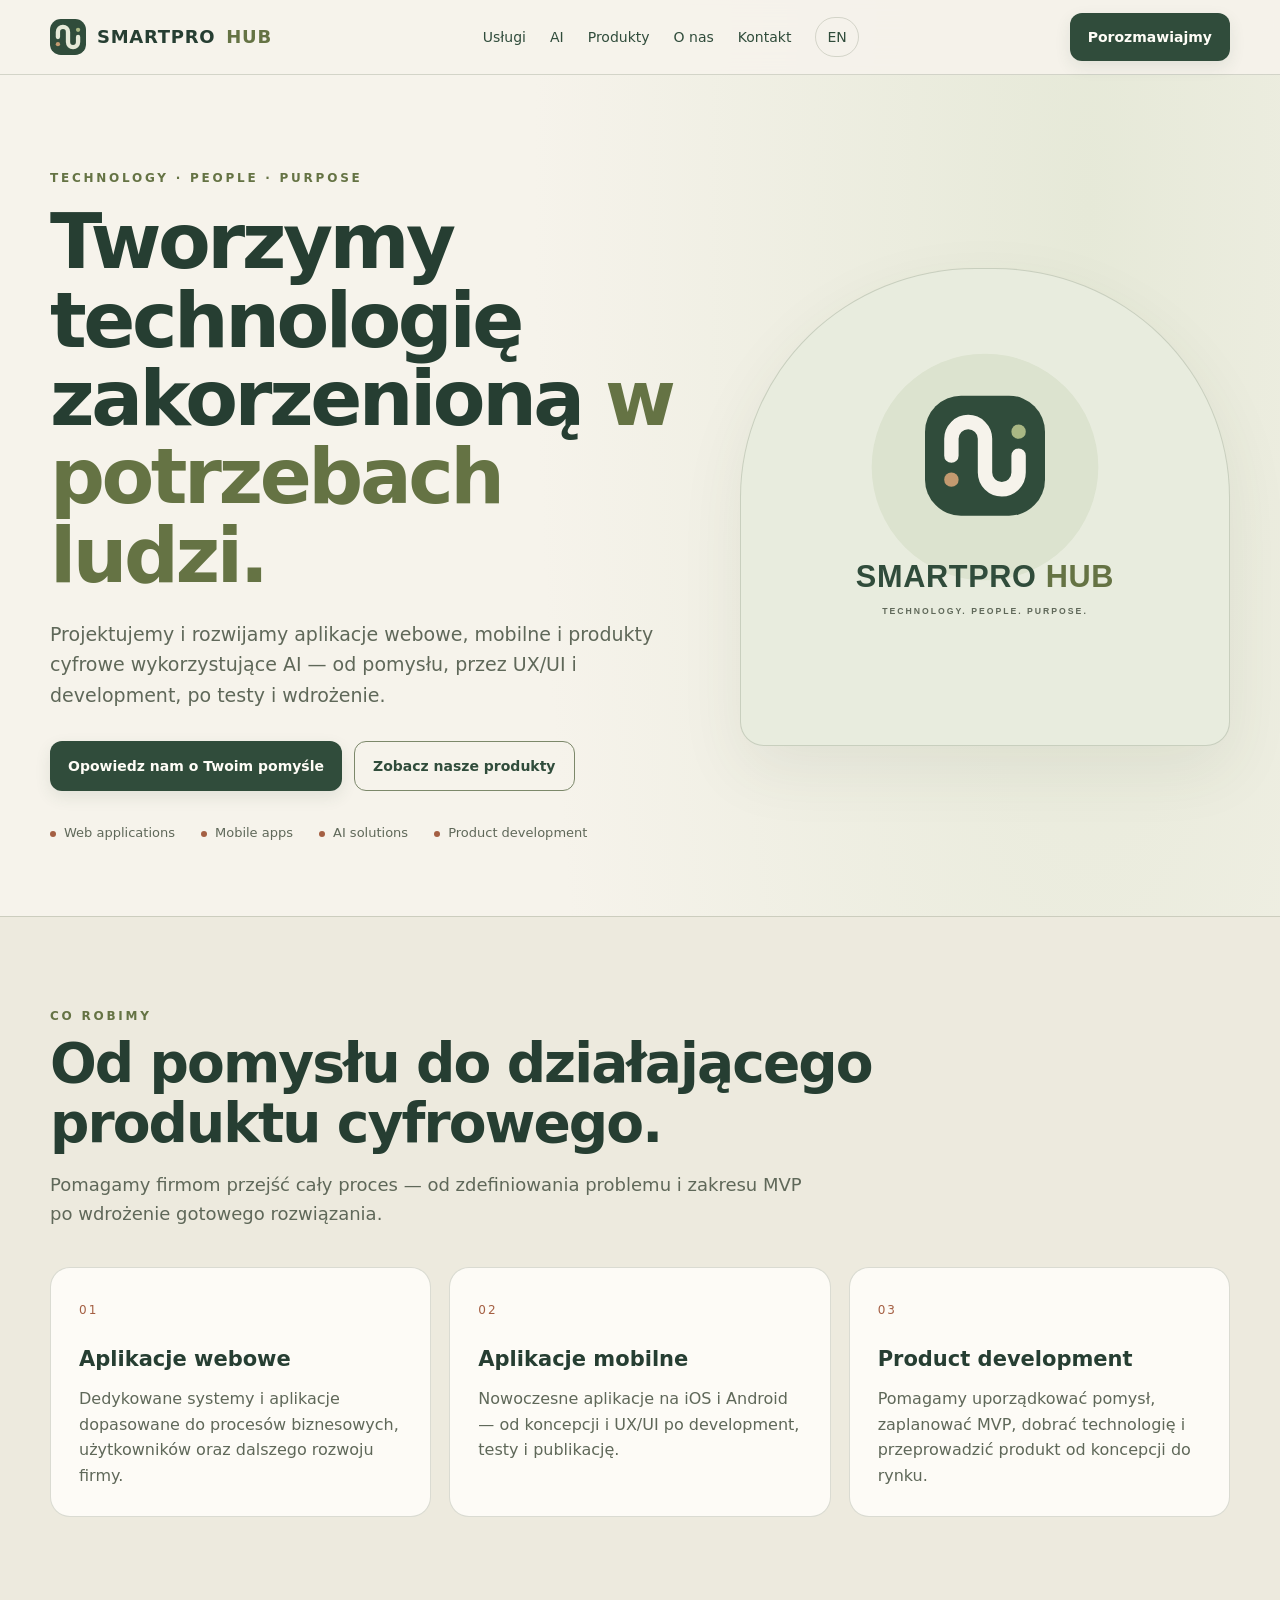
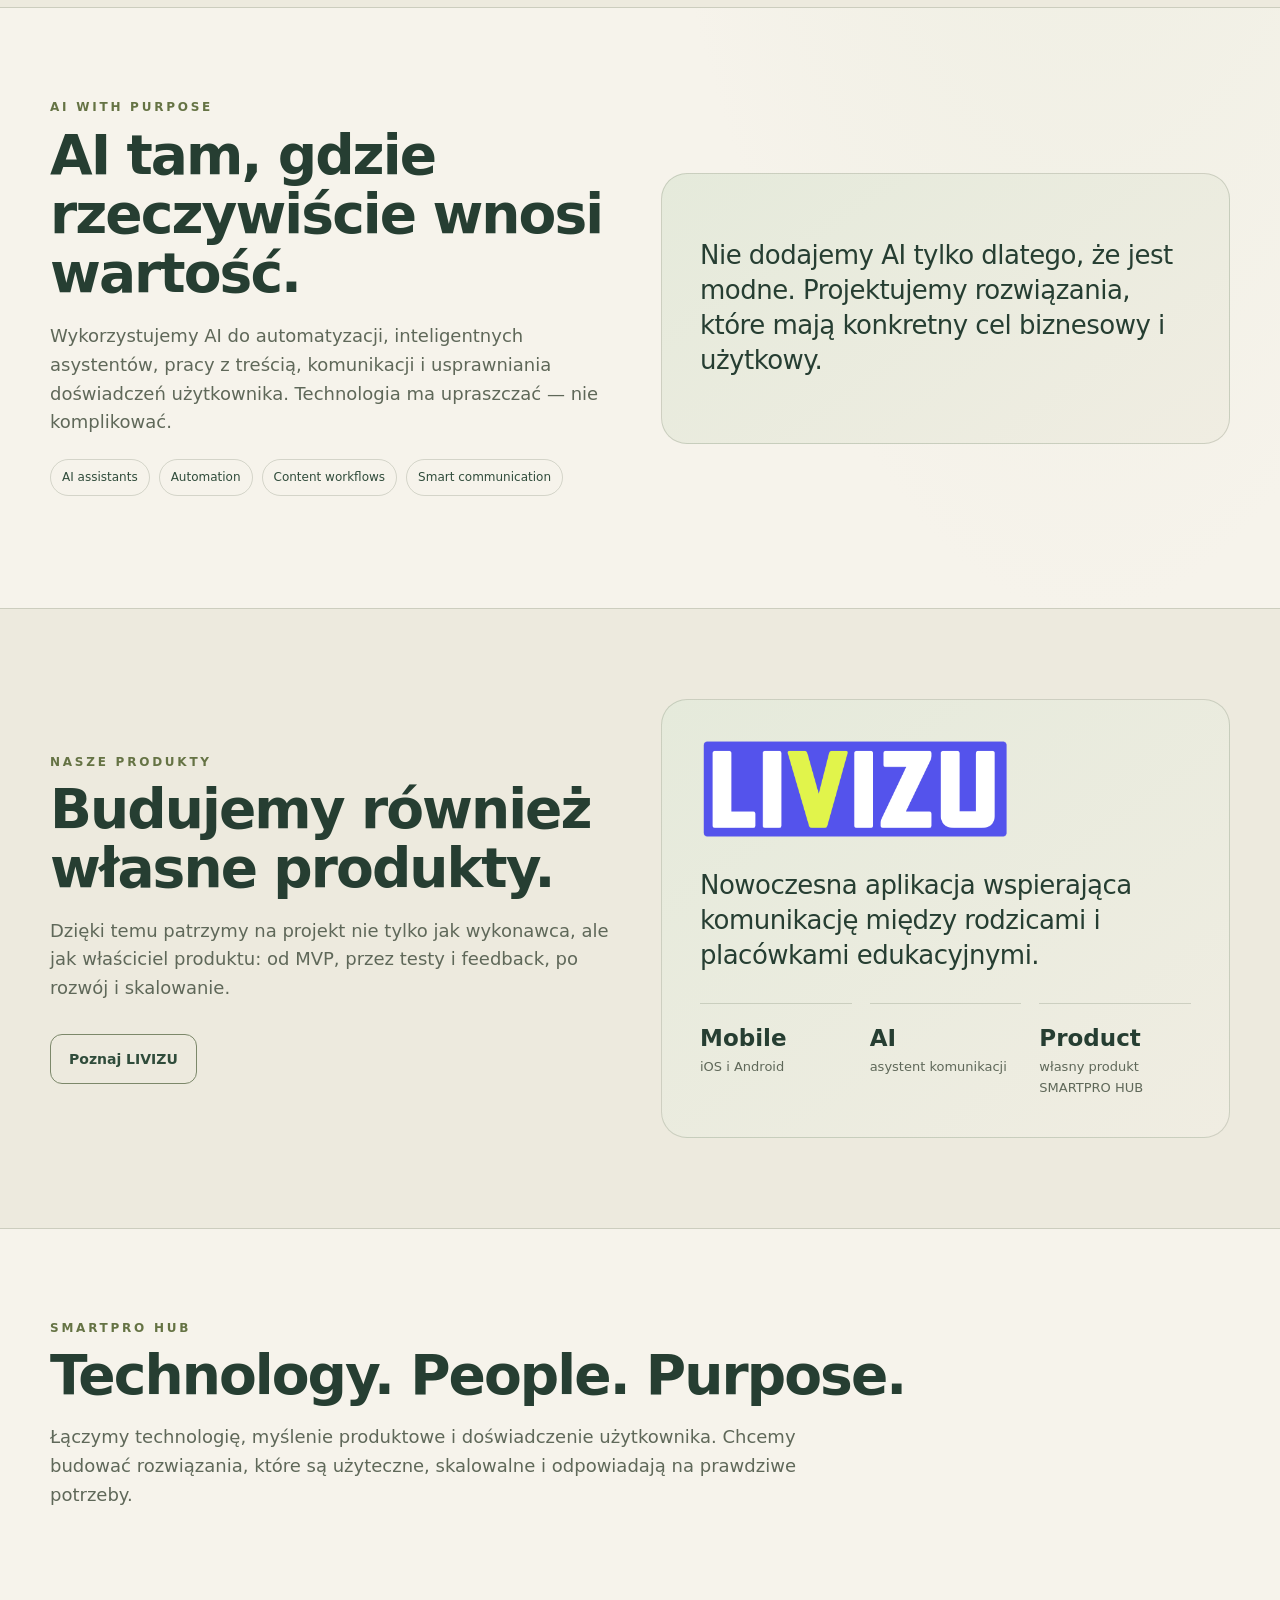
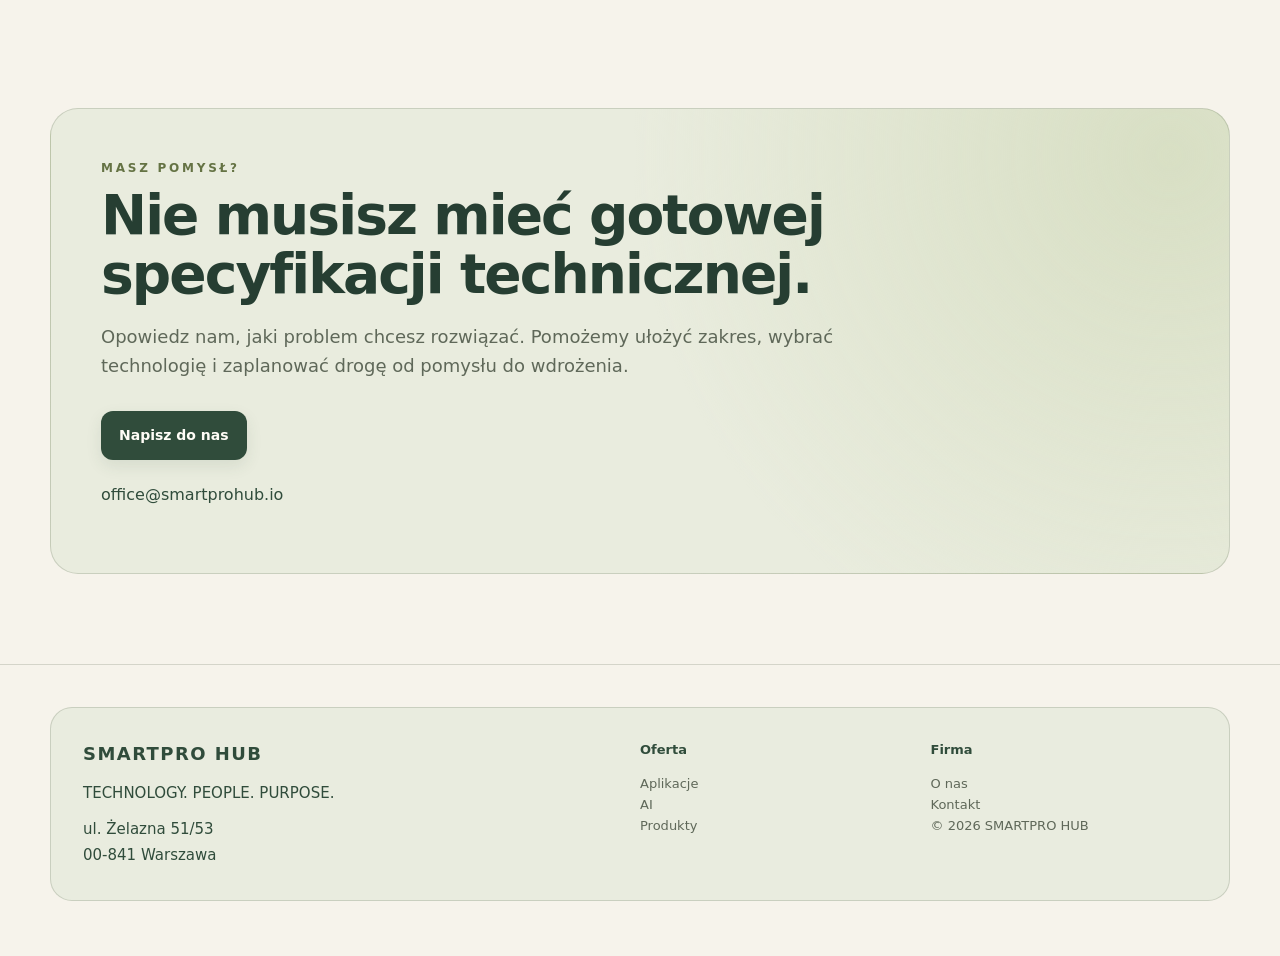
==== commit 96c6b278: "Refine homepage headline wording" ====
--- a/index.html
+++ b/index.html
@@ -1,6 +1,6 @@
 <!doctype html><html lang="pl"><head><meta charset="utf-8"><meta name="viewport" content="width=device-width,initial-scale=1"><title>SMARTPRO HUB | Aplikacje mobilne i webowe — Technologia zakorzeniona w potrzebach ludzi</title><meta name="description" content="SMARTPRO HUB projektuje i tworzy aplikacje webowe i mobilne oraz rozwiązania AI dla firm. Od pomysłu i UX/UI po development, testy i wdrożenie."><meta name="robots" content="index,follow,max-image-preview:large"><link rel="canonical" href="https://smartprohub.io/"><link rel="alternate" hreflang="pl" href="https://smartprohub.io/"><link rel="alternate" hreflang="en" href="https://smartprohub.io/en/"><link rel="alternate" hreflang="x-default" href="https://smartprohub.io/"><meta property="og:type" content="website"><meta property="og:title" content="SMARTPRO HUB | Aplikacje mobilne i webowe — Technologia zakorzeniona w potrzebach ludzi"><meta property="og:description" content="Tworzymy aplikacje webowe, mobilne i produkty cyfrowe wykorzystujące AI."><meta property="og:url" content="https://smartprohub.io/"><meta property="og:image" content="https://smartprohub.io/assets/smartprohub-logo.svg"><meta name="twitter:card" content="summary_large_image"><meta name="theme-color" content="#304c3b"><link rel="icon" href="/assets/smartprohub-mark.svg" type="image/svg+xml"><link rel="stylesheet" href="/assets/style.css"><script type="application/ld+json">{"@context":"https://schema.org","@type":"Organization","name":"SMARTPRO HUB","url":"https://smartprohub.io/","logo":"https://smartprohub.io/assets/smartprohub-logo.svg","description":"Projektowanie i tworzenie aplikacji webowych, mobilnych oraz rozwiązań AI."}</script></head><body>
 <header class="nav"><div class="container navin"><a class="brand" href="/"><img class="brand-icon" src="/assets/smartprohub-mark.svg" alt="" width="36" height="36">SMARTPRO <span>HUB</span></a><nav class="menu"><a href="#uslugi">Usługi</a><a href="#ai">AI</a><a href="#produkty">Produkty</a><a href="#onas">O nas</a><a href="#kontakt">Kontakt</a><a class="lang" href="/en/" hreflang="en">EN</a></nav><a class="navcta" href="#kontakt">Porozmawiajmy</a><a class="mobile lang" href="/en/">EN</a></div></header>
-<main><section class="hero"><div class="container hero-grid"><div><div class="eyebrow">TECHNOLOGY · PEOPLE · PURPOSE</div><h1>Technologia zakorzeniona <span class="gradient">w potrzebach ludzi.</span></h1><p class="lead">Projektujemy i rozwijamy aplikacje webowe, mobilne i produkty cyfrowe wykorzystujące AI — od pomysłu, przez UX/UI i development, po testy i wdrożenie.</p><div class="actions"><a class="btn" href="#kontakt">Opowiedz nam o Twoim pomyśle</a><a class="btn alt" href="#produkty">Zobacz nasze produkty</a></div><div class="trust"><span>Web applications</span><span>Mobile apps</span><span>AI solutions</span><span>Product development</span></div></div><div class="hero-logo"><img src="/assets/smartprohub-logo.svg" alt="SMARTPRO HUB — Technology. People. Purpose." width="600" height="600"></div></div></section>
+<main><section class="hero"><div class="container hero-grid"><div><div class="eyebrow">TECHNOLOGY · PEOPLE · PURPOSE</div><h1>Tworzymy technologię zakorzenioną <span class="gradient">w potrzebach ludzi.</span></h1><p class="lead">Projektujemy i rozwijamy aplikacje webowe, mobilne i produkty cyfrowe wykorzystujące AI — od pomysłu, przez UX/UI i development, po testy i wdrożenie.</p><div class="actions"><a class="btn" href="#kontakt">Opowiedz nam o Twoim pomyśle</a><a class="btn alt" href="#produkty">Zobacz nasze produkty</a></div><div class="trust"><span>Web applications</span><span>Mobile apps</span><span>AI solutions</span><span>Product development</span></div></div><div class="hero-logo"><img src="/assets/smartprohub-logo.svg" alt="SMARTPRO HUB — Technology. People. Purpose." width="600" height="600"></div></div></section>
 <section id="uslugi" class="section altbg"><div class="container"><div class="eyebrow">Co robimy</div><h2>Od pomysłu do działającego produktu cyfrowego.</h2><p class="section-intro">Pomagamy firmom przejść cały proces — od zdefiniowania problemu i zakresu MVP po wdrożenie gotowego rozwiązania.</p><div class="cards"><article class="card"><span class="num">01</span><h3>Aplikacje webowe</h3><p>Dedykowane systemy i aplikacje dopasowane do procesów biznesowych, użytkowników oraz dalszego rozwoju firmy.</p></article><article class="card"><span class="num">02</span><h3>Aplikacje mobilne</h3><p>Nowoczesne aplikacje na iOS i Android — od koncepcji i UX/UI po development, testy i publikację.</p></article><article class="card"><span class="num">03</span><h3>Product development</h3><p>Pomagamy uporządkować pomysł, zaplanować MVP, dobrać technologię i przeprowadzić produkt od koncepcji do rynku.</p></article></div></div></section>
 <section id="ai" class="section"><div class="container two"><div><div class="eyebrow">AI with purpose</div><h2>AI tam, gdzie rzeczywiście wnosi wartość.</h2><p class="section-intro">Wykorzystujemy AI do automatyzacji, inteligentnych asystentów, pracy z treścią, komunikacji i usprawniania doświadczeń użytkownika. Technologia ma upraszczać — nie komplikować.</p><div class="tags"><span class="tag">AI assistants</span><span class="tag">Automation</span><span class="tag">Content workflows</span><span class="tag">Smart communication</span></div></div><div class="productbox"><p class="quote">Nie dodajemy AI tylko dlatego, że jest modne. Projektujemy rozwiązania, które mają konkretny cel biznesowy i użytkowy.</p></div></div></section>
 <section id="produkty" class="section altbg"><div class="container two"><div><div class="eyebrow">Nasze produkty</div><h2>Budujemy również własne produkty.</h2><p class="section-intro">Dzięki temu patrzymy na projekt nie tylko jak wykonawca, ale jak właściciel produktu: od MVP, przez testy i feedback, po rozwój i skalowanie.</p><div class="actions"><a class="btn alt" href="https://livizu.pl/" target="_blank" rel="noopener">Poznaj LIVIZU</a></div></div><div class="productbox"><img class="productlogo" src="/assets/livizu-logo.png" alt="LIVIZU"><p class="quote">Nowoczesna aplikacja wspierająca komunikację między rodzicami i placówkami edukacyjnymi.</p><div class="stats"><div class="stat"><b>Mobile</b><span>iOS i Android</span></div><div class="stat"><b>AI</b><span>asystent komunikacji</span></div><div class="stat"><b>Product</b><span>własny produkt SMARTPRO HUB</span></div></div></div></div></section>
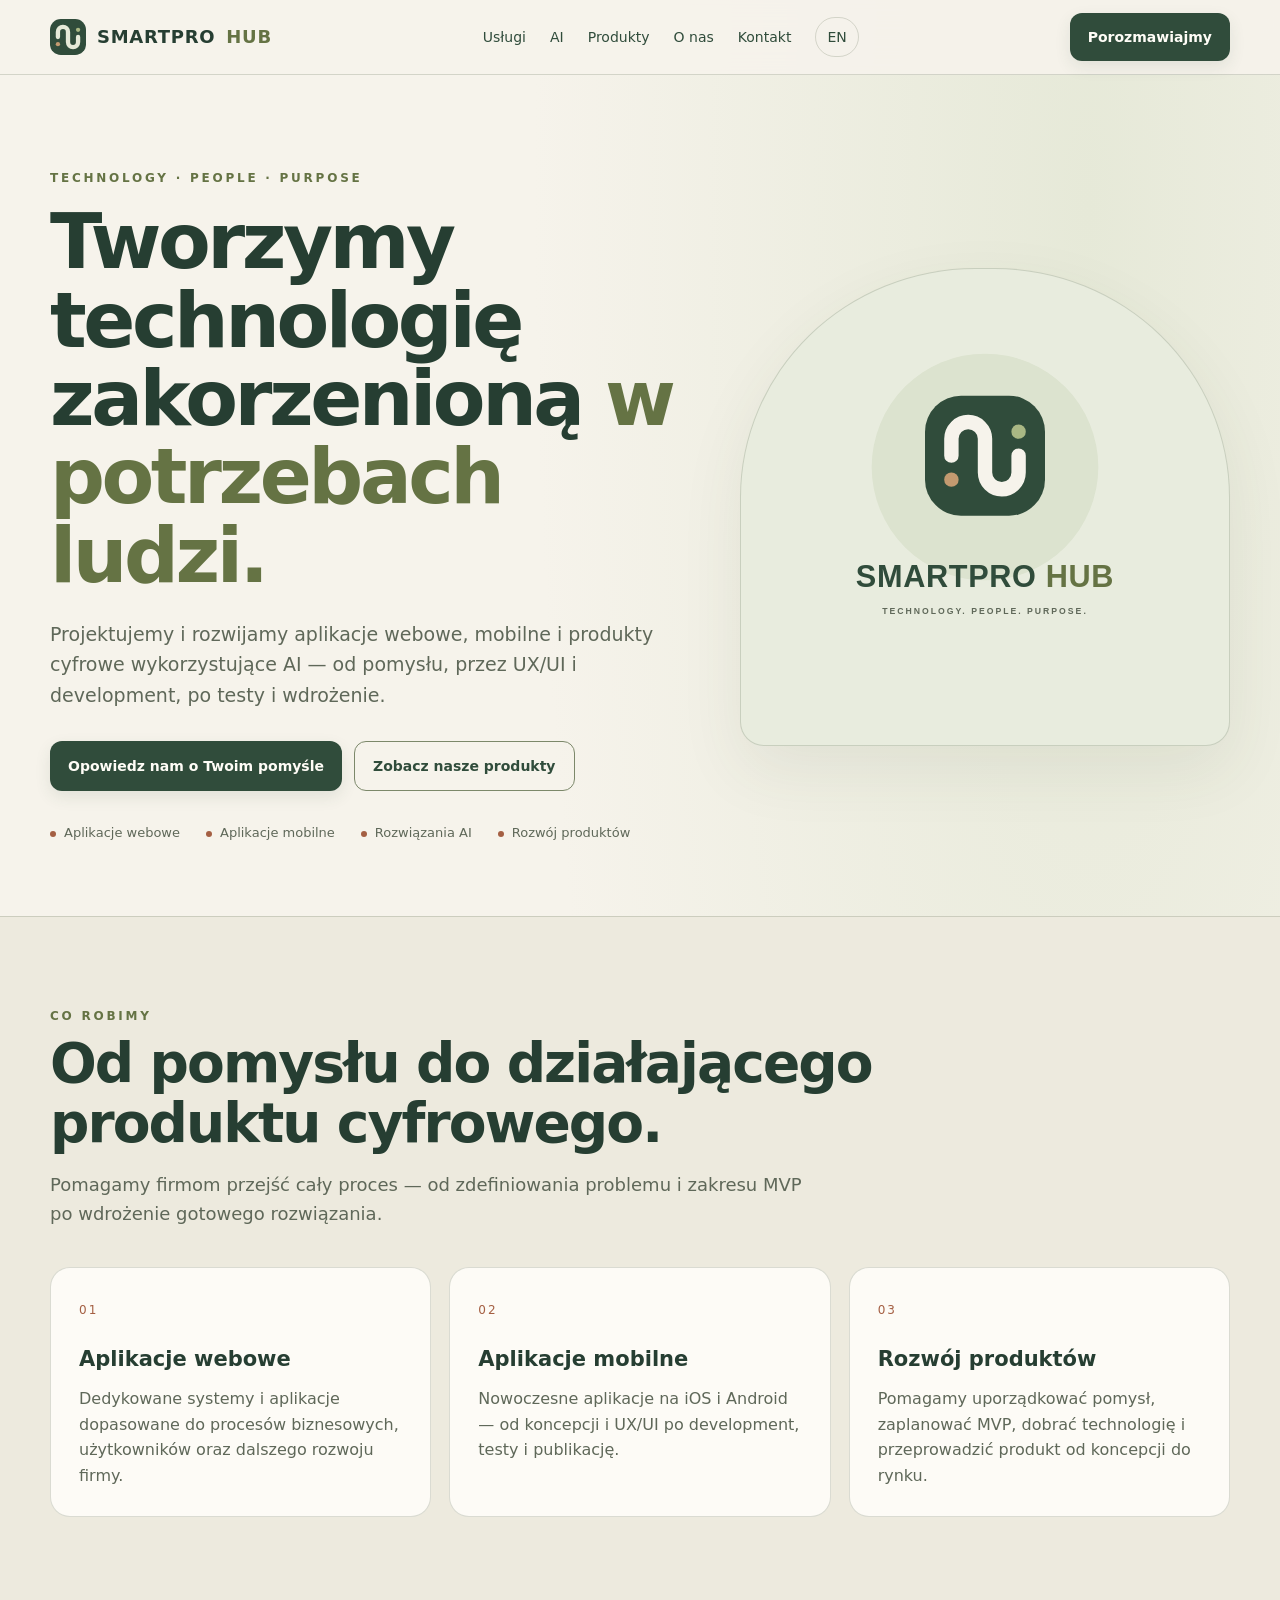
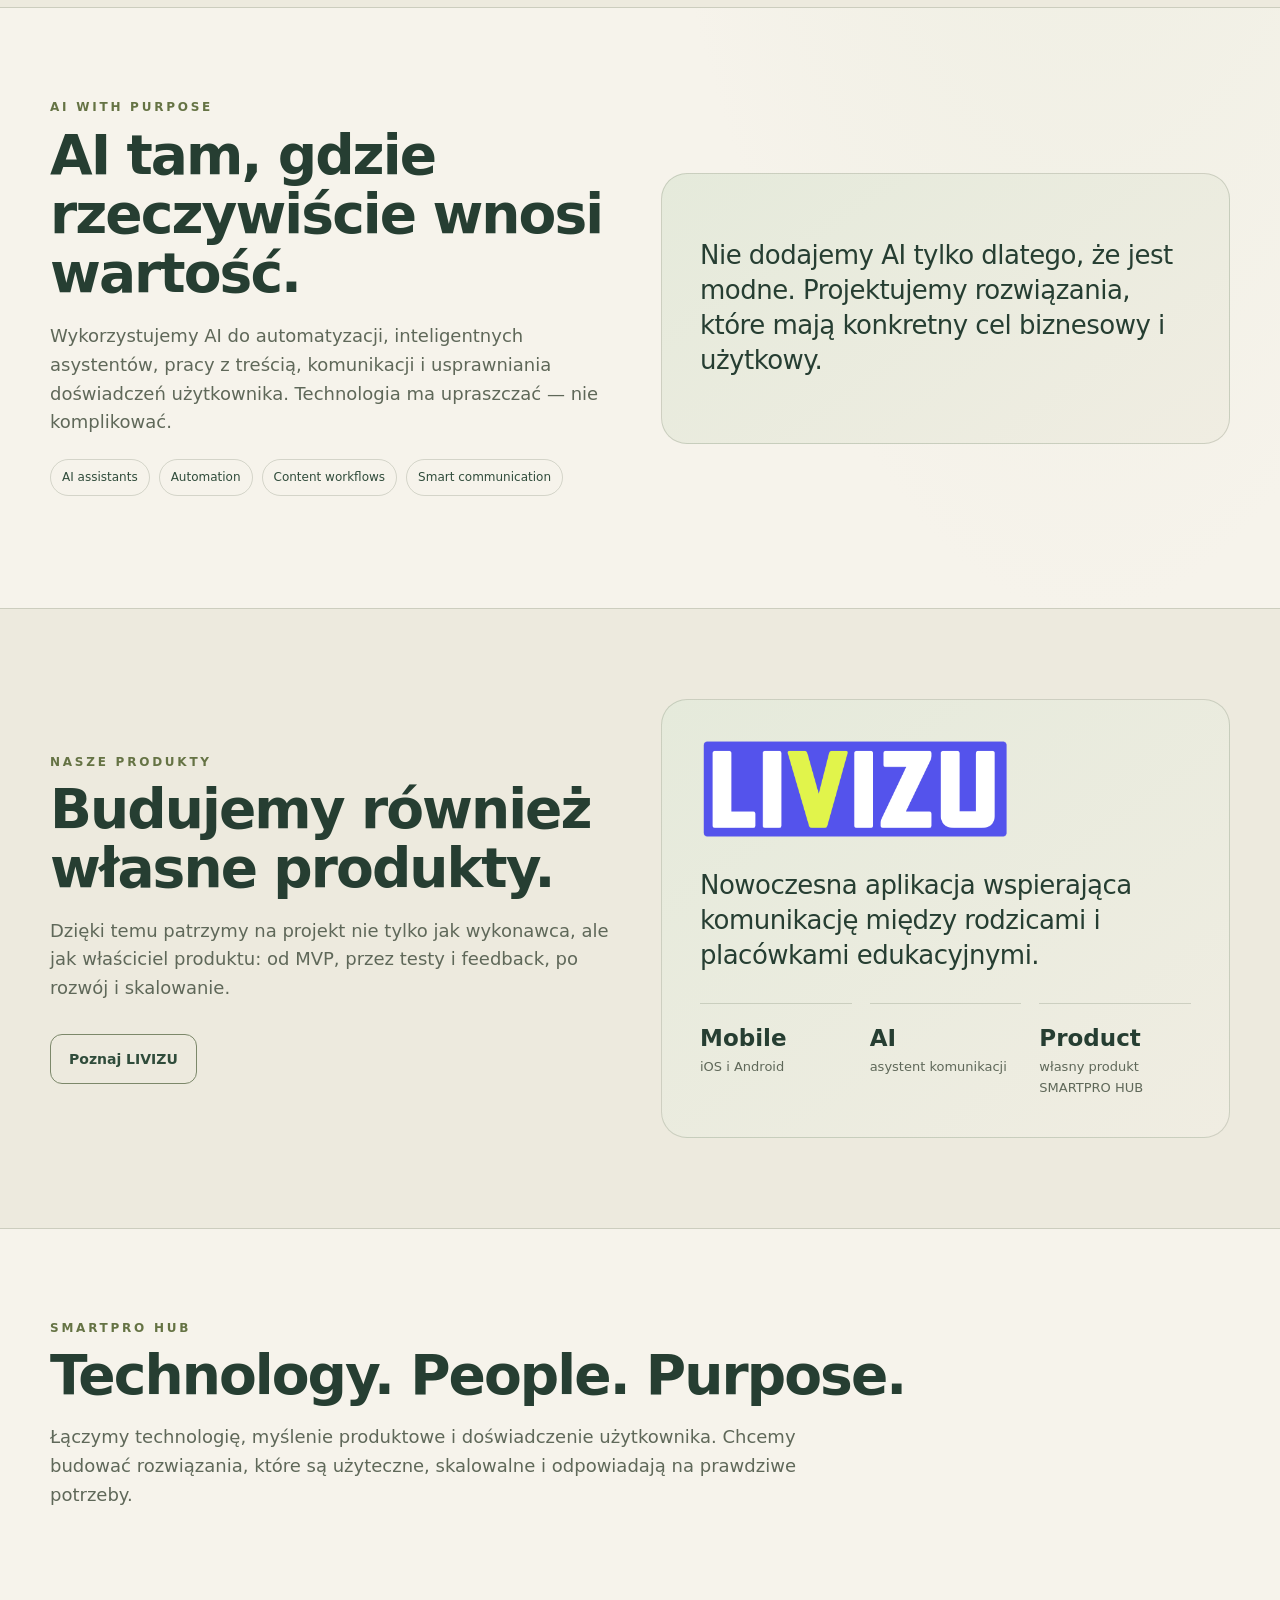
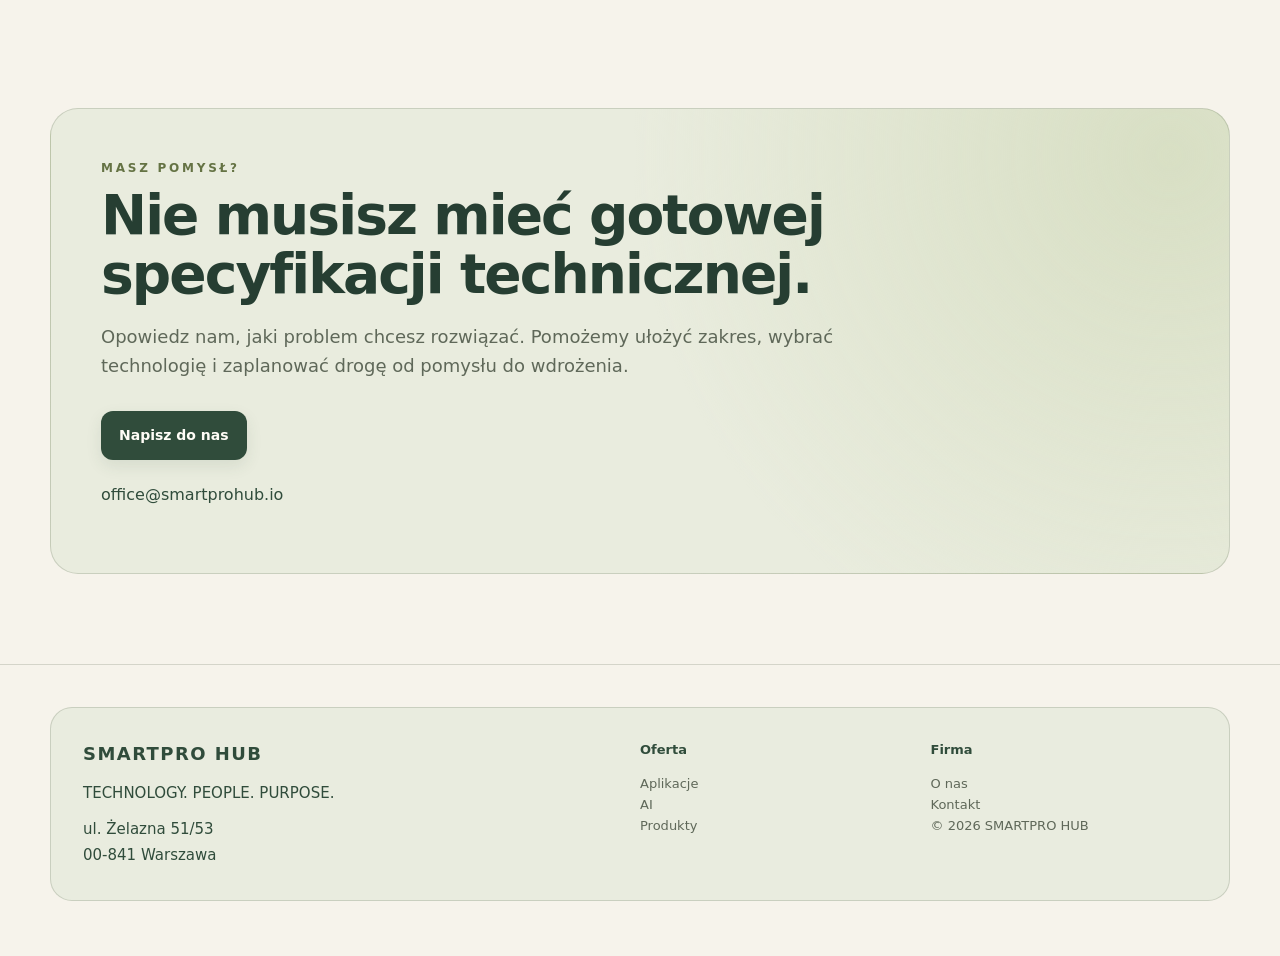
==== commit 949ebdc5: "Translate Polish homepage service labels" ====
--- a/index.html
+++ b/index.html
@@ -1,7 +1,7 @@
 <!doctype html><html lang="pl"><head><meta charset="utf-8"><meta name="viewport" content="width=device-width,initial-scale=1"><title>SMARTPRO HUB | Aplikacje mobilne i webowe — Technologia zakorzeniona w potrzebach ludzi</title><meta name="description" content="SMARTPRO HUB projektuje i tworzy aplikacje webowe i mobilne oraz rozwiązania AI dla firm. Od pomysłu i UX/UI po development, testy i wdrożenie."><meta name="robots" content="index,follow,max-image-preview:large"><link rel="canonical" href="https://smartprohub.io/"><link rel="alternate" hreflang="pl" href="https://smartprohub.io/"><link rel="alternate" hreflang="en" href="https://smartprohub.io/en/"><link rel="alternate" hreflang="x-default" href="https://smartprohub.io/"><meta property="og:type" content="website"><meta property="og:title" content="SMARTPRO HUB | Aplikacje mobilne i webowe — Technologia zakorzeniona w potrzebach ludzi"><meta property="og:description" content="Tworzymy aplikacje webowe, mobilne i produkty cyfrowe wykorzystujące AI."><meta property="og:url" content="https://smartprohub.io/"><meta property="og:image" content="https://smartprohub.io/assets/smartprohub-logo.svg"><meta name="twitter:card" content="summary_large_image"><meta name="theme-color" content="#304c3b"><link rel="icon" href="/assets/smartprohub-mark.svg" type="image/svg+xml"><link rel="stylesheet" href="/assets/style.css"><script type="application/ld+json">{"@context":"https://schema.org","@type":"Organization","name":"SMARTPRO HUB","url":"https://smartprohub.io/","logo":"https://smartprohub.io/assets/smartprohub-logo.svg","description":"Projektowanie i tworzenie aplikacji webowych, mobilnych oraz rozwiązań AI."}</script></head><body>
 <header class="nav"><div class="container navin"><a class="brand" href="/"><img class="brand-icon" src="/assets/smartprohub-mark.svg" alt="" width="36" height="36">SMARTPRO <span>HUB</span></a><nav class="menu"><a href="#uslugi">Usługi</a><a href="#ai">AI</a><a href="#produkty">Produkty</a><a href="#onas">O nas</a><a href="#kontakt">Kontakt</a><a class="lang" href="/en/" hreflang="en">EN</a></nav><a class="navcta" href="#kontakt">Porozmawiajmy</a><a class="mobile lang" href="/en/">EN</a></div></header>
-<main><section class="hero"><div class="container hero-grid"><div><div class="eyebrow">TECHNOLOGY · PEOPLE · PURPOSE</div><h1>Tworzymy technologię zakorzenioną <span class="gradient">w potrzebach ludzi.</span></h1><p class="lead">Projektujemy i rozwijamy aplikacje webowe, mobilne i produkty cyfrowe wykorzystujące AI — od pomysłu, przez UX/UI i development, po testy i wdrożenie.</p><div class="actions"><a class="btn" href="#kontakt">Opowiedz nam o Twoim pomyśle</a><a class="btn alt" href="#produkty">Zobacz nasze produkty</a></div><div class="trust"><span>Web applications</span><span>Mobile apps</span><span>AI solutions</span><span>Product development</span></div></div><div class="hero-logo"><img src="/assets/smartprohub-logo.svg" alt="SMARTPRO HUB — Technology. People. Purpose." width="600" height="600"></div></div></section>
-<section id="uslugi" class="section altbg"><div class="container"><div class="eyebrow">Co robimy</div><h2>Od pomysłu do działającego produktu cyfrowego.</h2><p class="section-intro">Pomagamy firmom przejść cały proces — od zdefiniowania problemu i zakresu MVP po wdrożenie gotowego rozwiązania.</p><div class="cards"><article class="card"><span class="num">01</span><h3>Aplikacje webowe</h3><p>Dedykowane systemy i aplikacje dopasowane do procesów biznesowych, użytkowników oraz dalszego rozwoju firmy.</p></article><article class="card"><span class="num">02</span><h3>Aplikacje mobilne</h3><p>Nowoczesne aplikacje na iOS i Android — od koncepcji i UX/UI po development, testy i publikację.</p></article><article class="card"><span class="num">03</span><h3>Product development</h3><p>Pomagamy uporządkować pomysł, zaplanować MVP, dobrać technologię i przeprowadzić produkt od koncepcji do rynku.</p></article></div></div></section>
+<main><section class="hero"><div class="container hero-grid"><div><div class="eyebrow">TECHNOLOGY · PEOPLE · PURPOSE</div><h1>Tworzymy technologię zakorzenioną <span class="gradient">w potrzebach ludzi.</span></h1><p class="lead">Projektujemy i rozwijamy aplikacje webowe, mobilne i produkty cyfrowe wykorzystujące AI — od pomysłu, przez UX/UI i development, po testy i wdrożenie.</p><div class="actions"><a class="btn" href="#kontakt">Opowiedz nam o Twoim pomyśle</a><a class="btn alt" href="#produkty">Zobacz nasze produkty</a></div><div class="trust"><span>Aplikacje webowe</span><span>Aplikacje mobilne</span><span>Rozwiązania AI</span><span>Rozwój produktów</span></div></div><div class="hero-logo"><img src="/assets/smartprohub-logo.svg" alt="SMARTPRO HUB — Technology. People. Purpose." width="600" height="600"></div></div></section>
+<section id="uslugi" class="section altbg"><div class="container"><div class="eyebrow">Co robimy</div><h2>Od pomysłu do działającego produktu cyfrowego.</h2><p class="section-intro">Pomagamy firmom przejść cały proces — od zdefiniowania problemu i zakresu MVP po wdrożenie gotowego rozwiązania.</p><div class="cards"><article class="card"><span class="num">01</span><h3>Aplikacje webowe</h3><p>Dedykowane systemy i aplikacje dopasowane do procesów biznesowych, użytkowników oraz dalszego rozwoju firmy.</p></article><article class="card"><span class="num">02</span><h3>Aplikacje mobilne</h3><p>Nowoczesne aplikacje na iOS i Android — od koncepcji i UX/UI po development, testy i publikację.</p></article><article class="card"><span class="num">03</span><h3>Rozwój produktów</h3><p>Pomagamy uporządkować pomysł, zaplanować MVP, dobrać technologię i przeprowadzić produkt od koncepcji do rynku.</p></article></div></div></section>
 <section id="ai" class="section"><div class="container two"><div><div class="eyebrow">AI with purpose</div><h2>AI tam, gdzie rzeczywiście wnosi wartość.</h2><p class="section-intro">Wykorzystujemy AI do automatyzacji, inteligentnych asystentów, pracy z treścią, komunikacji i usprawniania doświadczeń użytkownika. Technologia ma upraszczać — nie komplikować.</p><div class="tags"><span class="tag">AI assistants</span><span class="tag">Automation</span><span class="tag">Content workflows</span><span class="tag">Smart communication</span></div></div><div class="productbox"><p class="quote">Nie dodajemy AI tylko dlatego, że jest modne. Projektujemy rozwiązania, które mają konkretny cel biznesowy i użytkowy.</p></div></div></section>
 <section id="produkty" class="section altbg"><div class="container two"><div><div class="eyebrow">Nasze produkty</div><h2>Budujemy również własne produkty.</h2><p class="section-intro">Dzięki temu patrzymy na projekt nie tylko jak wykonawca, ale jak właściciel produktu: od MVP, przez testy i feedback, po rozwój i skalowanie.</p><div class="actions"><a class="btn alt" href="https://livizu.pl/" target="_blank" rel="noopener">Poznaj LIVIZU</a></div></div><div class="productbox"><img class="productlogo" src="/assets/livizu-logo.png" alt="LIVIZU"><p class="quote">Nowoczesna aplikacja wspierająca komunikację między rodzicami i placówkami edukacyjnymi.</p><div class="stats"><div class="stat"><b>Mobile</b><span>iOS i Android</span></div><div class="stat"><b>AI</b><span>asystent komunikacji</span></div><div class="stat"><b>Product</b><span>własny produkt SMARTPRO HUB</span></div></div></div></div></section>
 <section id="onas" class="section"><div class="container"><div class="eyebrow">SMARTPRO HUB</div><h2>Technology. People. Purpose.</h2><p class="section-intro">Łączymy technologię, myślenie produktowe i doświadczenie użytkownika. Chcemy budować rozwiązania, które są użyteczne, skalowalne i odpowiadają na prawdziwe potrzeby.</p></div></section>
